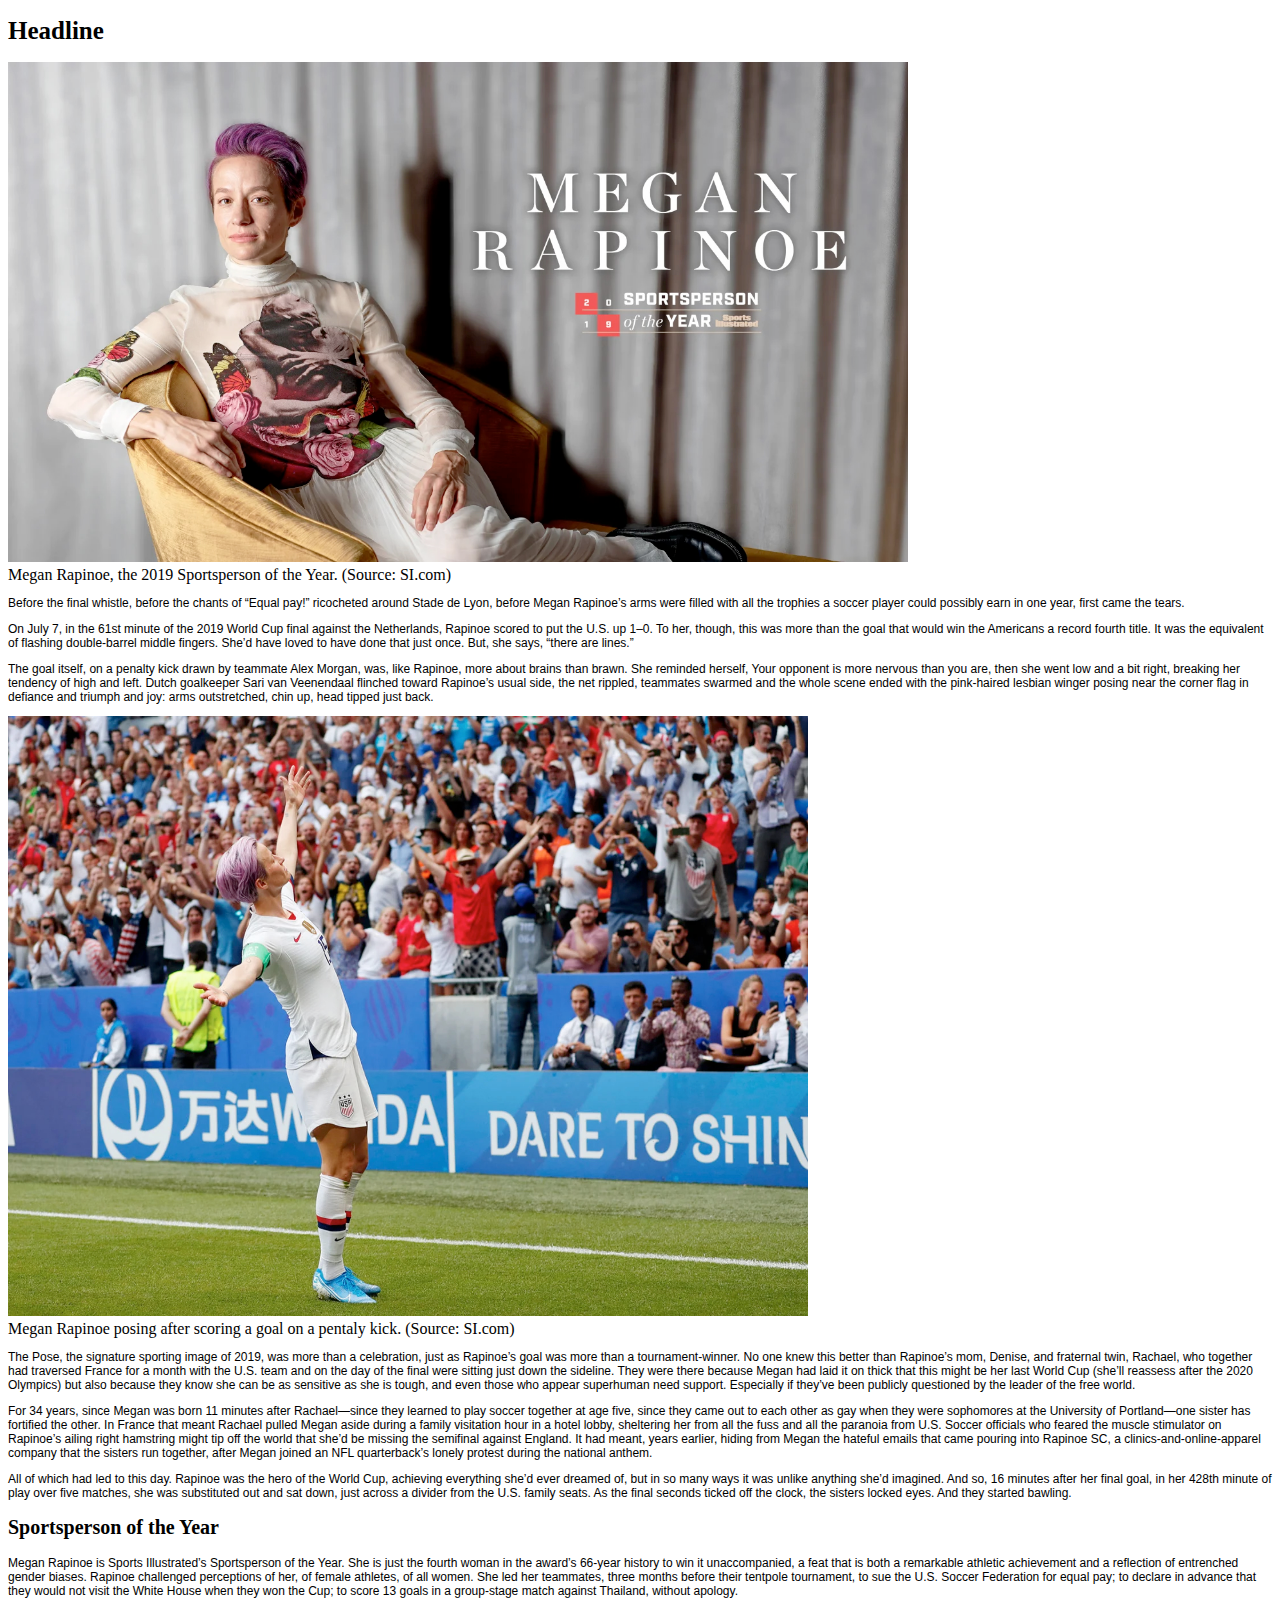
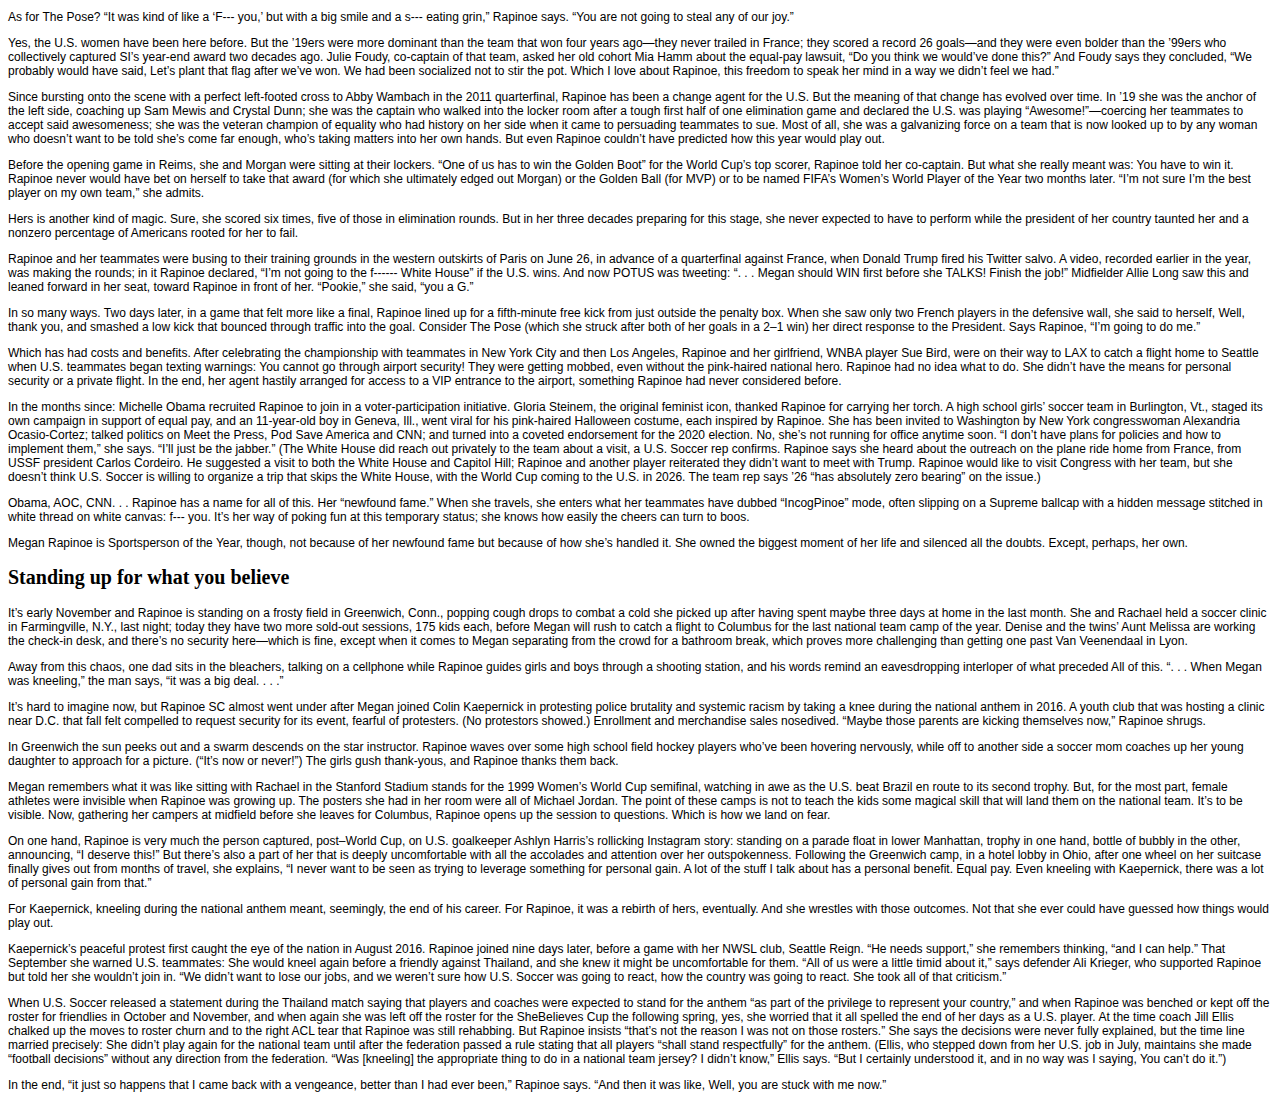
==== midterm/index.html @ 0bb7f710 "photos 3-8 added" ====
<!DOCTYPE html>
<html lang="en">
  <head>
    <title>2019 Sportsperson of the Year</title>
    <link rel="stylesheet" type="text/css" href="stylesheet.css">
  <head>

  <body>

    <div id="content">

    <h1>Headline</h1>

    <img src="images/rapinoe1.jpg" alt="Megan Rapinoe sitting on chair" width="900" height="500">
    <div id="caption">
      <caption>Megan Rapinoe, the 2019 Sportsperson of the Year. (Source: SI.com)</caption>
    </div>
  </img>

    <p>Before the final whistle, before the chants of “Equal pay!” ricocheted around Stade de Lyon, before Megan Rapinoe’s arms were filled with all the trophies a soccer player could possibly earn in one year, first came the tears.</p>

    <p>On July 7, in the 61st minute of the 2019 World Cup final against the Netherlands, Rapinoe scored to put the U.S. up 1–0. To her, though, this was more than the goal that would win the Americans a record fourth title. It was the equivalent of flashing double-barrel middle fingers. She’d have loved to have done that just once. But, she says, “there are lines.”</p>

    <p>The goal itself, on a penalty kick drawn by teammate Alex Morgan, was, like Rapinoe, more about brains than brawn. She reminded herself, Your opponent is more nervous than you are, then she went low and a bit right, breaking her tendency of high and left. Dutch goalkeeper Sari van Veenendaal flinched toward Rapinoe’s usual side, the net rippled, teammates swarmed and the whole scene ended with the pink-haired lesbian winger posing near the corner flag in defiance and triumph and joy: arms outstretched, chin up, head tipped just back.</p>

    <img src="images/rapinoe2.jpg" alt="Megan Rapinoe posing on soccer field" width="800" height="600">
    <div id="caption">
      <caption>Megan Rapinoe posing after scoring a goal on a pentaly kick. (Source: SI.com)</caption>
    </div>
  </img>

    <p>The Pose, the signature sporting image of 2019, was more than a celebration, just as Rapinoe’s goal was more than a tournament-winner. No one knew this better than Rapinoe’s mom, Denise, and fraternal twin, Rachael, who together had traversed France for a month with the U.S. team and on the day of the final were sitting just down the sideline. They were there because Megan had laid it on thick that this might be her last World Cup (she’ll reassess after the 2020 Olympics) but also because they know she can be as sensitive as she is tough, and even those who appear superhuman need support. Especially if they’ve been publicly questioned by the leader of the free world.</p>

    <p>For 34 years, since Megan was born 11 minutes after Rachael—since they learned to play soccer together at age five, since they came out to each other as gay when they were sophomores at the University of Portland—one sister has fortified the other. In France that meant Rachael pulled Megan aside during a family visitation hour in a hotel lobby, sheltering her from all the fuss and all the paranoia from U.S. Soccer officials who feared the muscle stimulator on Rapinoe’s ailing right hamstring might tip off the world that she’d be missing the semifinal against England. It had meant, years earlier, hiding from Megan the hateful emails that came pouring into Rapinoe SC, a clinics-and-online-apparel company that the sisters run together, after Megan joined an NFL quarterback’s lonely protest during the national anthem.</p>

    <p>All of which had led to this day. Rapinoe was the hero of the World Cup, achieving everything she’d ever dreamed of, but in so many ways it was unlike anything she’d imagined. And so, 16 minutes after her final goal, in her 428th minute of play over five matches, she was substituted out and sat down, just across a divider from the U.S. family seats. As the final seconds ticked off the clock, the sisters locked eyes. And they started bawling.</p>

    <h2>Sportsperson of the Year</h2>

    <p>Megan Rapinoe is Sports Illustrated’s Sportsperson of the Year. She is just the fourth woman in the award’s 66-year history to win it unaccompanied, a feat that is both a remarkable athletic achievement and a reflection of entrenched gender biases. Rapinoe challenged perceptions of her, of female athletes, of all women. She led her teammates, three months before their tentpole tournament, to sue the U.S. Soccer Federation for equal pay; to declare in advance that they would not visit the White House when they won the Cup; to score 13 goals in a group-stage match against Thailand, without apology.</p>

    <p>As for The Pose? “It was kind of like a ‘F--- you,’ but with a big smile and a s--- eating grin,” Rapinoe says. “You are not going to steal any of our joy.”</p>

    <p>Yes, the U.S. women have been here before. But the ’19ers were more dominant than the team that won four years ago—they never trailed in France; they scored a record 26 goals—and they were even bolder than the ’99ers who collectively captured SI’s year-end award two decades ago. Julie Foudy, co-captain of that team, asked her old cohort Mia Hamm about the equal-pay lawsuit, “Do you think we would’ve done this?” And Foudy says they concluded, “We probably would have said, Let’s plant that flag after we’ve won. We had been socialized not to stir the pot. Which I love about Rapinoe, this freedom to speak her mind in a way we didn’t feel we had.”</p>

    <p>Since bursting onto the scene with a perfect left-footed cross to Abby Wambach in the 2011 quarterfinal, Rapinoe has been a change agent for the U.S. But the meaning of that change has evolved over time. In ’19 she was the anchor of the left side, coaching up Sam Mewis and Crystal Dunn; she was the captain who walked into the locker room after a tough first half of one elimination game and declared the U.S. was playing “Awesome!”—coercing her teammates to accept said awesomeness; she was the veteran champion of equality who had history on her side when it came to persuading teammates to sue. Most of all, she was a galvanizing force on a team that is now looked up to by any woman who doesn’t want to be told she’s come far enough, who’s taking matters into her own hands. But even Rapinoe couldn’t have predicted how this year would play out.</p>

    <p>Before the opening game in Reims, she and Morgan were sitting at their lockers. “One of us has to win the Golden Boot” for the World Cup’s top scorer, Rapinoe told her co-captain. But what she really meant was: You have to win it. Rapinoe never would have bet on herself to take that award (for which she ultimately edged out Morgan) or the Golden Ball (for MVP) or to be named FIFA’s Women’s World Player of the Year two months later. “I’m not sure I’m the best player on my own team,” she admits.</p>

    <p>Hers is another kind of magic. Sure, she scored six times, five of those in elimination rounds. But in her three decades preparing for this stage, she never expected to have to perform while the president of her country taunted her and a nonzero percentage of Americans rooted for her to fail.</p>

    <p>Rapinoe and her teammates were busing to their training grounds in the western outskirts of Paris on June 26, in advance of a quarterfinal against France, when Donald Trump fired his Twitter salvo. A video, recorded earlier in the year, was making the rounds; in it Rapinoe declared, “I’m not going to the f------ White House” if the U.S. wins. And now POTUS was tweeting: “. . . Megan should WIN first before she TALKS! Finish the job!” Midfielder Allie Long saw this and leaned forward in her seat, toward Rapinoe in front of her. “Pookie,” she said, “you a G.”</p>

    <p>In so many ways. Two days later, in a game that felt more like a final, Rapinoe lined up for a fifth-minute free kick from just outside the penalty box. When she saw only two French players in the defensive wall, she said to herself, Well, thank you, and smashed a low kick that bounced through traffic into the goal. Consider The Pose (which she struck after both of her goals in a 2–1 win) her direct response to the President. Says Rapinoe, “I’m going to do me.”</p>

    <p>Which has had costs and benefits. After celebrating the championship with teammates in New York City and then Los Angeles, Rapinoe and her girlfriend, WNBA player Sue Bird, were on their way to LAX to catch a flight home to Seattle when U.S. teammates began texting warnings: You cannot go through airport security! They were getting mobbed, even without the pink-haired national hero. Rapinoe had no idea what to do. She didn’t have the means for personal security or a private flight. In the end, her agent hastily arranged for access to a VIP entrance to the airport, something Rapinoe had never considered before.</p>

    <p>In the months since: Michelle Obama recruited Rapinoe to join in a voter-participation initiative. Gloria Steinem, the original feminist icon, thanked Rapinoe for carrying her torch. A high school girls’ soccer team in Burlington, Vt., staged its own campaign in support of equal pay, and an 11-year-old boy in Geneva, Ill., went viral for his pink-haired Halloween costume, each inspired by Rapinoe. She has been invited to Washington by New York congresswoman Alexandria Ocasio-Cortez; talked politics on Meet the Press, Pod Save America and CNN; and turned into a coveted endorsement for the 2020 election. No, she’s not running for office anytime soon. “I don’t have plans for policies and how to implement them,” she says. “I’ll just be the jabber.” (The White House did reach out privately to the team about a visit, a U.S. Soccer rep confirms. Rapinoe says she heard about the outreach on the plane ride home from France, from USSF president Carlos Cordeiro. He suggested a visit to both the White House and Capitol Hill; Rapinoe and another player reiterated they didn’t want to meet with Trump. Rapinoe would like to visit Congress with her team, but she doesn’t think U.S. Soccer is willing to organize a trip that skips the White House, with the World Cup coming to the U.S. in 2026. The team rep says ’26 “has absolutely zero bearing” on the issue.)</p>

    <p>Obama, AOC, CNN. . . Rapinoe has a name for all of this. Her “newfound fame.” When she travels, she enters what her teammates have dubbed “IncogPinoe” mode, often slipping on a Supreme ballcap with a hidden message stitched in white thread on white canvas: f--- you. It’s her way of poking fun at this temporary status; she knows how easily the cheers can turn to boos.</p>

    <p>Megan Rapinoe is Sportsperson of the Year, though, not because of her newfound fame but because of how she’s handled it. She owned the biggest moment of her life and silenced all the doubts. Except, perhaps, her own.</p>

    <h2>Standing up for what you believe</h2>

    <p>It’s early November and Rapinoe is standing on a frosty field in Greenwich, Conn., popping cough drops to combat a cold she picked up after having spent maybe three days at home in the last month. She and Rachael held a soccer clinic in Farming­ville, N.Y., last night; today they have two more sold-out sessions, 175 kids each, before Megan will rush to catch a flight to Columbus for the last national team camp of the year. Denise and the twins’ Aunt Melissa are working the check-in desk, and there’s no security here—which is fine, except when it comes to Megan separating from the crowd for a bathroom break, which proves more challenging than getting one past Van Veenendaal in Lyon.</p>

    <p>Away from this chaos, one dad sits in the bleachers, talking on a cellphone while Rapinoe guides girls and boys through a shooting station, and his words remind an eavesdropping interloper of what preceded All of this. “. . . When Megan was kneeling,” the man says, “it was a big deal. . . .”</p>

    <p>It’s hard to imagine now, but Rapinoe SC almost went under after Megan joined Colin Kaepernick in protesting police brutality and systemic racism by taking a knee during the national anthem in 2016. A youth club that was hosting a clinic near D.C. that fall felt compelled to request security for its event, fearful of protesters. (No protestors showed.) Enrollment and merchandise sales nosedived. “Maybe those parents are kicking themselves now,” Rapinoe shrugs.</p>

    <p>In Greenwich the sun peeks out and a swarm descends on the star instructor. Rapinoe waves over some high school field hockey players who’ve been hovering nervously, while off to another side a soccer mom coaches up her young daughter to approach for a picture. (“It’s now or never!”) The girls gush thank-yous, and Rapinoe thanks them back.</p>

    <p>Megan remembers what it was like sitting with Rachael in the Stanford Stadium stands for the 1999 Women’s World Cup semifinal, watching in awe as the U.S. beat Brazil en route to its second trophy. But, for the most part, female athletes were invisible when Rapinoe was growing up. The posters she had in her room were all of Michael Jordan. The point of these camps is not to teach the kids some magical skill that will land them on the national team. It’s to be visible. Now, gathering her campers at midfield before she leaves for Columbus, Rapinoe opens up the session to questions. Which is how we land on fear.</p>

    <p>On one hand, Rapinoe is very much the person captured, post–World Cup, on U.S. goalkeeper Ashlyn Harris’s rollicking Instagram story: standing on a parade float in lower Manhattan, trophy in one hand, bottle of bubbly in the other, announcing, “I deserve this!” But there’s also a part of her that is deeply uncomfortable with all the accolades and attention over her outspokenness. Following the Greenwich camp, in a hotel lobby in Ohio, after one wheel on her suitcase finally gives out from months of travel, she explains, “I never want to be seen as trying to leverage something for personal gain. A lot of the stuff I talk about has a personal benefit. Equal pay. Even kneeling with Kaepernick, there was a lot of personal gain from that.”</p>

    <p>For Kaepernick, kneeling during the national anthem meant, seemingly, the end of his career. For Rapinoe, it was a rebirth of hers, eventually. And she wrestles with those outcomes. Not that she ever could have guessed how things would play out.</p>

    <p>Kaepernick’s peaceful protest first caught the eye of the nation in August 2016. Rapinoe joined nine days later, before a game with her NWSL club, Seattle Reign. “He needs support,” she remembers thinking, “and I can help.” That September she warned U.S. teammates: She would kneel again before a friendly against Thailand, and she knew it might be uncomfortable for them. “All of us were a little timid about it,” says defender Ali Krieger, who supported Rapinoe but told her she wouldn’t join in. “We didn’t want to lose our jobs, and we weren’t sure how U.S. Soccer was going to react, how the country was going to react. She took all of that criticism.”</p>

    <p>When U.S. Soccer released a statement during the Thailand match saying that players and coaches were expected to stand for the anthem “as part of the privilege to represent your country,” and when Rapinoe was benched or kept off the roster for friendlies in October and November, and when again she was left off the roster for the ­SheBelieves Cup the following spring, yes, she worried that it all spelled the end of her days as a U.S. player. At the time coach Jill Ellis chalked up the moves to roster churn and to the right ACL tear that Rapinoe was still rehabbing. But Rapinoe insists “that’s not the reason I was not on those rosters.” She says the decisions were never fully explained, but the time line married precisely: She didn’t play again for the national team until after the federation passed a rule stating that all players “shall stand respectfully” for the anthem. (Ellis, who stepped down from her U.S. job in July, maintains she made “football decisions” without any direction from the federation. “Was [kneeling] the appropriate thing to do in a national team jersey? I didn’t know,” Ellis says. “But I certainly understood it, and in no way was I saying, You can’t do it.”)</p>

    <p>In the end, “it just so happens that I came back with a vengeance, better than I had ever been,” Rapinoe says. “And then it was like, Well, you are stuck with me now.”</p>

  </div>

  </body>

</html>
---- midterm/stylesheet.css ----
h1 {
  font-family: Georgia;
  font-size: 25px;
}

h2 {
  font-family: Georgia;
  font-size: 20px;
}

p {
  font-family: Helvetica, Arial, sans-serif;
  font-size: 12px;
}
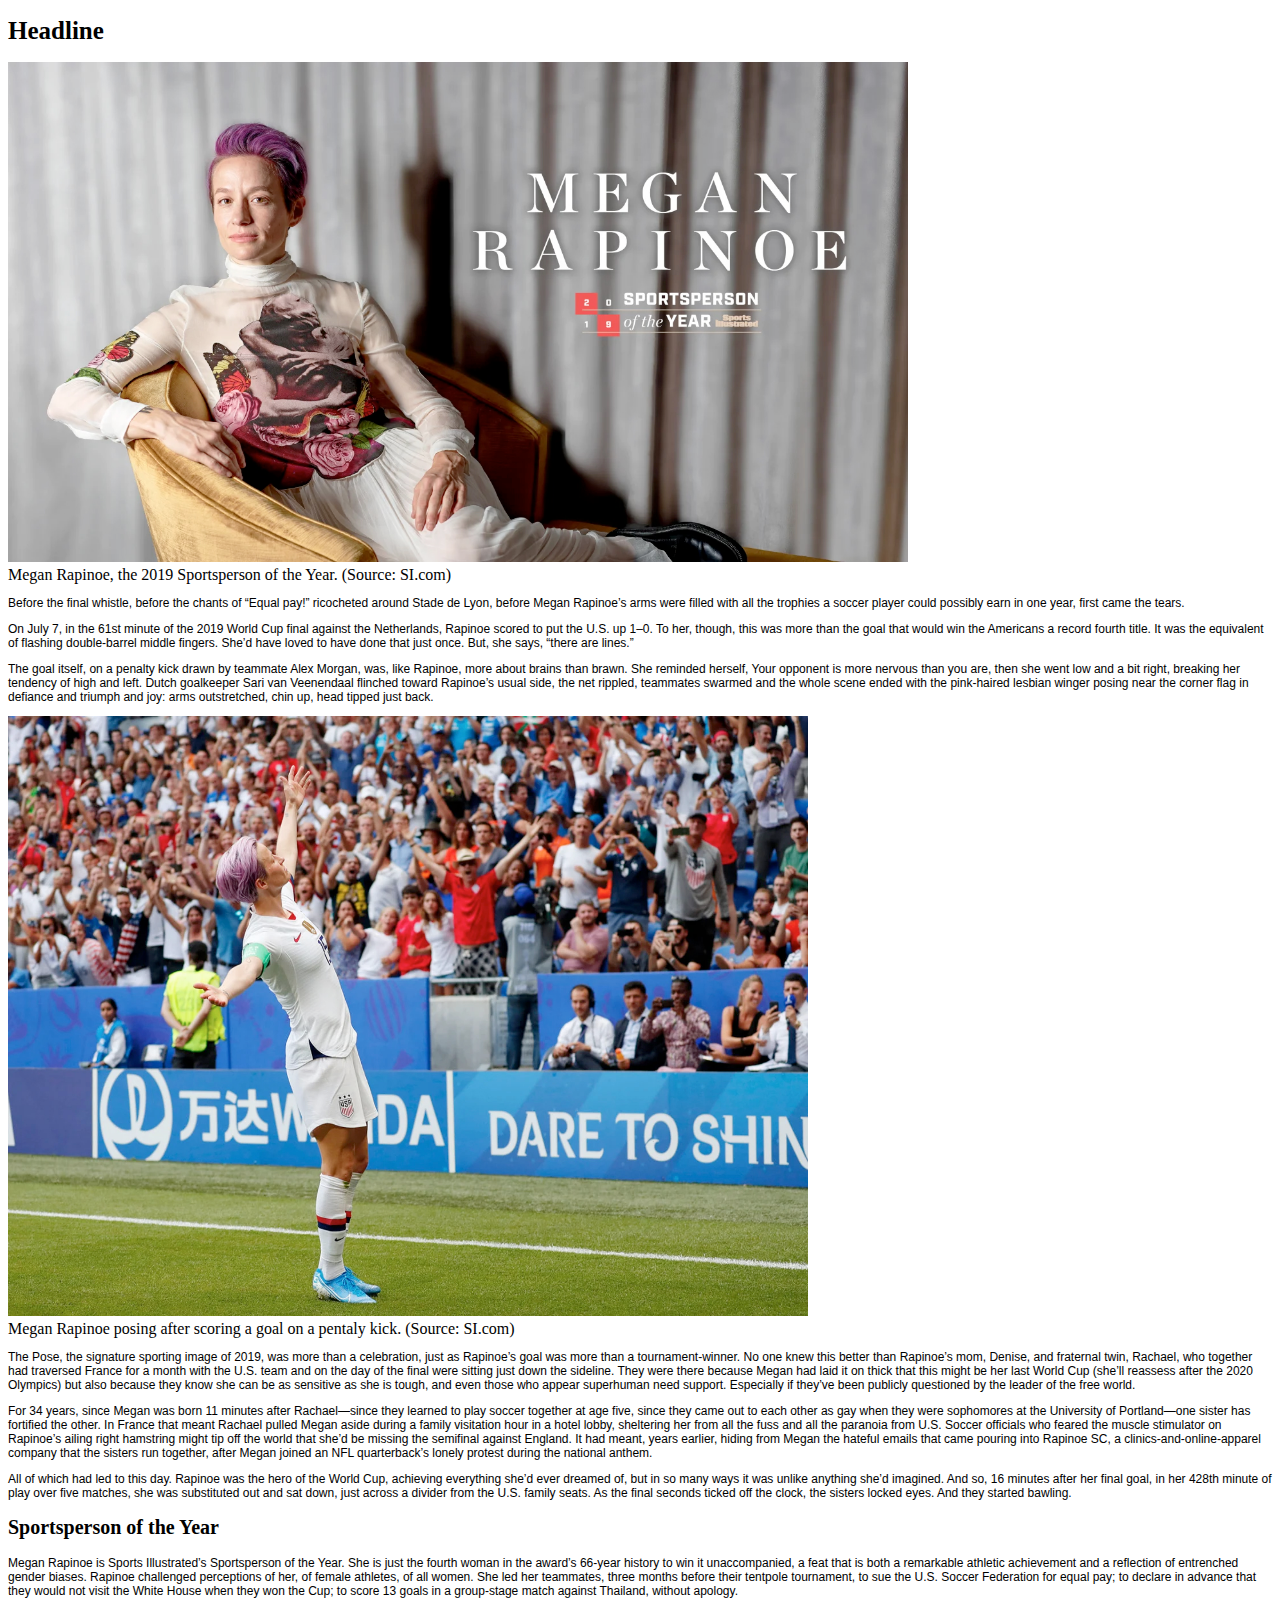
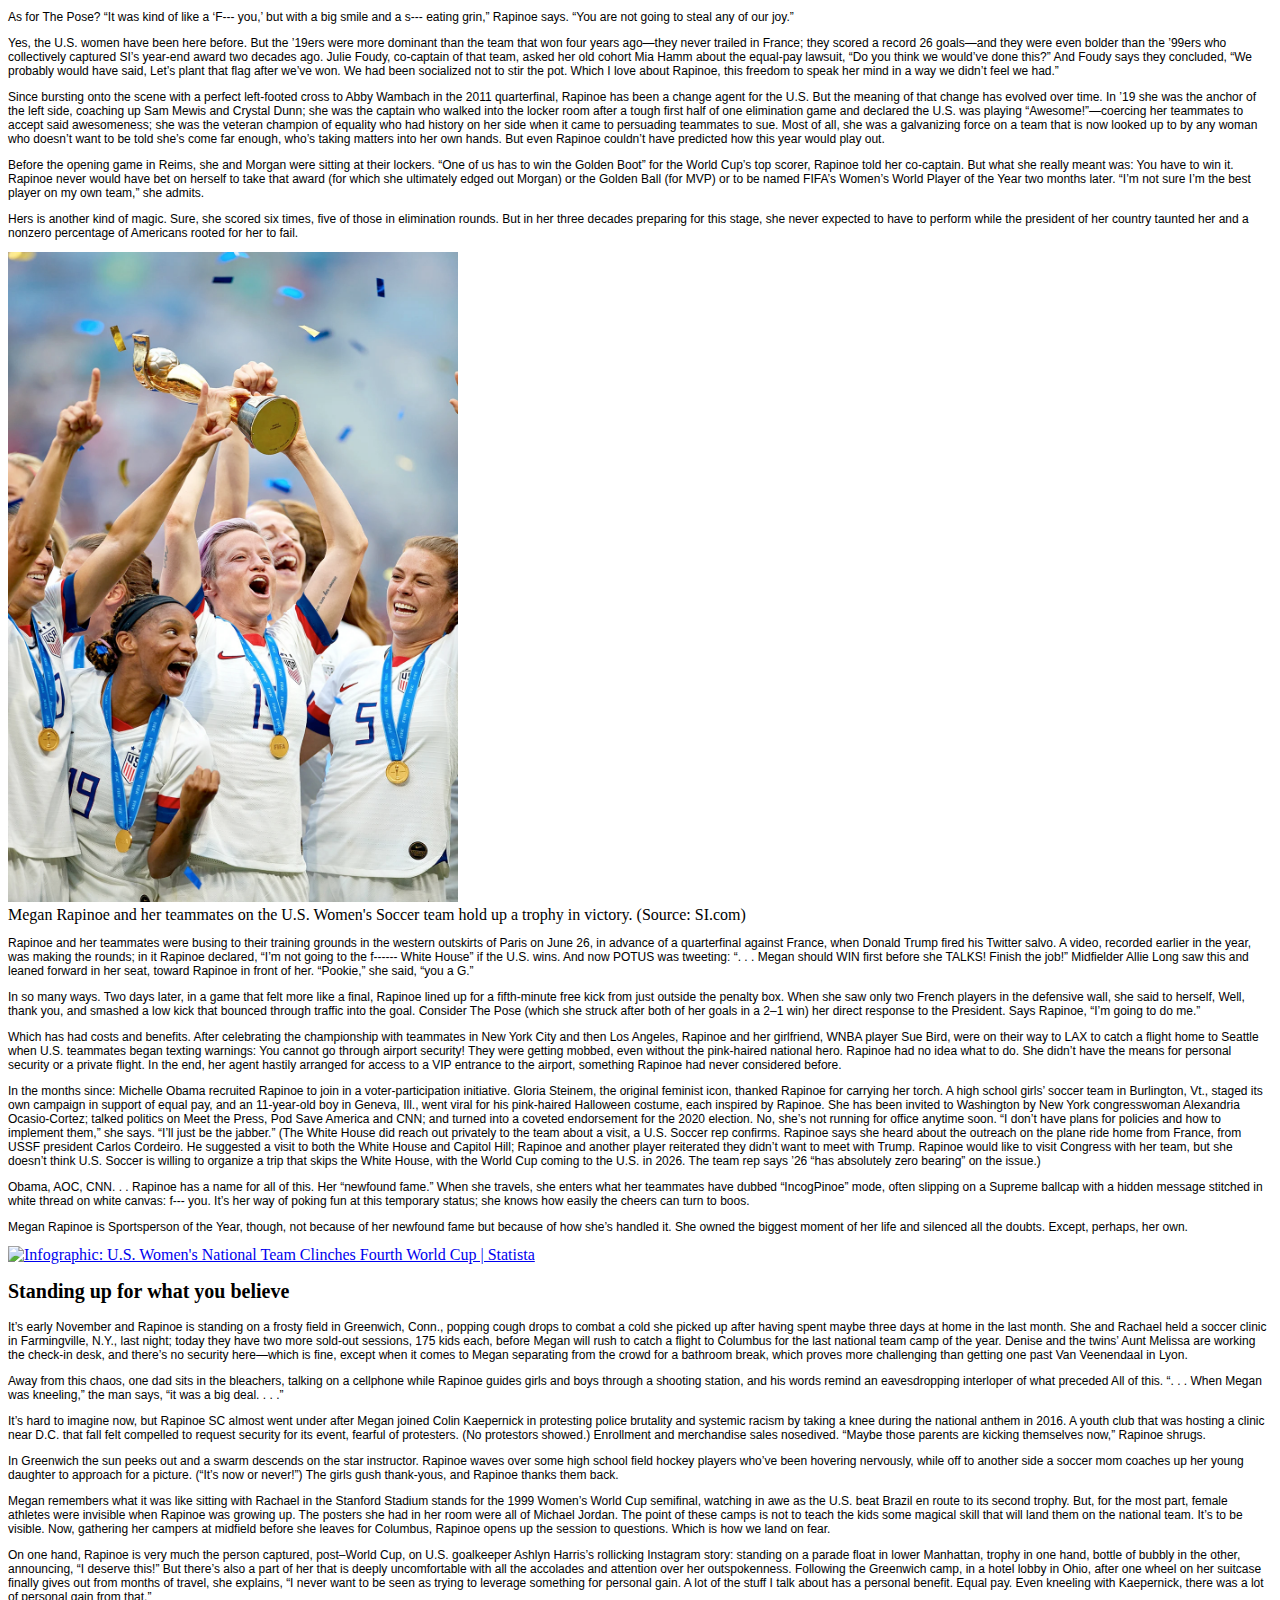
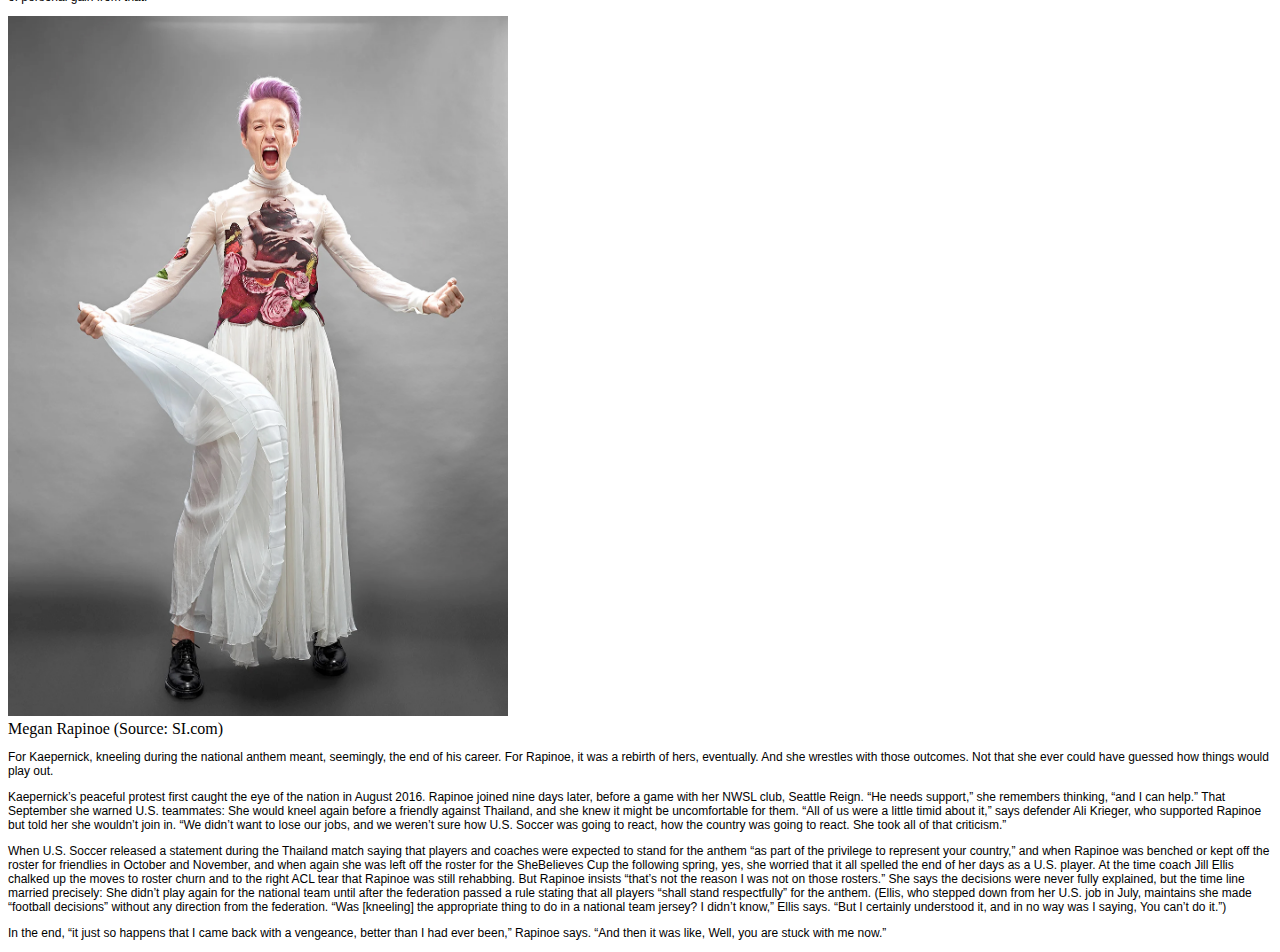
==== commit 3c41ac5c: "graphic added" ====
--- a/midterm/index.html
+++ b/midterm/index.html
@@ -11,7 +11,7 @@
 
     <h1>Headline</h1>
 
-    <img src="images/rapinoe1.jpg" alt="Megan Rapinoe sitting on chair" width="900" height="500">
+  <img src="images/rapinoe1.jpg" alt="Megan Rapinoe sitting on chair" width="900" height="500">
     <div id="caption">
       <caption>Megan Rapinoe, the 2019 Sportsperson of the Year. (Source: SI.com)</caption>
     </div>
@@ -23,7 +23,7 @@
 
     <p>The goal itself, on a penalty kick drawn by teammate Alex Morgan, was, like Rapinoe, more about brains than brawn. She reminded herself, Your opponent is more nervous than you are, then she went low and a bit right, breaking her tendency of high and left. Dutch goalkeeper Sari van Veenendaal flinched toward Rapinoe’s usual side, the net rippled, teammates swarmed and the whole scene ended with the pink-haired lesbian winger posing near the corner flag in defiance and triumph and joy: arms outstretched, chin up, head tipped just back.</p>
 
-    <img src="images/rapinoe2.jpg" alt="Megan Rapinoe posing on soccer field" width="800" height="600">
+  <img src="images/rapinoe2.jpg" alt="Megan Rapinoe posing on soccer field" width="800" height="600">
     <div id="caption">
       <caption>Megan Rapinoe posing after scoring a goal on a pentaly kick. (Source: SI.com)</caption>
     </div>
@@ -49,6 +49,12 @@
 
     <p>Hers is another kind of magic. Sure, she scored six times, five of those in elimination rounds. But in her three decades preparing for this stage, she never expected to have to perform while the president of her country taunted her and a nonzero percentage of Americans rooted for her to fail.</p>
 
+  <img src="images/rapinoe4.jpg" alt="Megan Rapinoe and teammates hold trophy" width="450" height="650">
+    <div id="caption">
+      <caption>Megan Rapinoe and her teammates on the U.S. Women's Soccer team hold up a trophy in victory. (Source: SI.com)</caption>
+    </div>
+  </img>
+
     <p>Rapinoe and her teammates were busing to their training grounds in the western outskirts of Paris on June 26, in advance of a quarterfinal against France, when Donald Trump fired his Twitter salvo. A video, recorded earlier in the year, was making the rounds; in it Rapinoe declared, “I’m not going to the f------ White House” if the U.S. wins. And now POTUS was tweeting: “. . . Megan should WIN first before she TALKS! Finish the job!” Midfielder Allie Long saw this and leaned forward in her seat, toward Rapinoe in front of her. “Pookie,” she said, “you a G.”</p>
 
     <p>In so many ways. Two days later, in a game that felt more like a final, Rapinoe lined up for a fifth-minute free kick from just outside the penalty box. When she saw only two French players in the defensive wall, she said to herself, Well, thank you, and smashed a low kick that bounced through traffic into the goal. Consider The Pose (which she struck after both of her goals in a 2–1 win) her direct response to the President. Says Rapinoe, “I’m going to do me.”</p>
@@ -60,6 +66,13 @@
     <p>Obama, AOC, CNN. . . Rapinoe has a name for all of this. Her “newfound fame.” When she travels, she enters what her teammates have dubbed “IncogPinoe” mode, often slipping on a Supreme ballcap with a hidden message stitched in white thread on white canvas: f--- you. It’s her way of poking fun at this temporary status; she knows how easily the cheers can turn to boos.</p>
 
     <p>Megan Rapinoe is Sportsperson of the Year, though, not because of her newfound fame but because of how she’s handled it. She owned the biggest moment of her life and silenced all the doubts. Except, perhaps, her own.</p>
+
+    <a href="https://www.statista.com/chart/18617/womens-world-cup-historical-results/"
+    title="Infographic: U.S. Women's National Team Clinches Fourth World Cup |
+    Statista"><img src="https://cdn.statcdn.com/Infographic/images/normal/18617.jpeg"
+    alt="Infographic: U.S. Women's National Team Clinches Fourth World Cup | Statista"
+    width="100%" height="auto" style="width: 100%; height: auto !important;
+    max-width:960px;-ms-interpolation-mode: bicubic;"/></a>
 
     <h2>Standing up for what you believe</h2>
 
@@ -75,6 +88,12 @@
 
     <p>On one hand, Rapinoe is very much the person captured, post–World Cup, on U.S. goalkeeper Ashlyn Harris’s rollicking Instagram story: standing on a parade float in lower Manhattan, trophy in one hand, bottle of bubbly in the other, announcing, “I deserve this!” But there’s also a part of her that is deeply uncomfortable with all the accolades and attention over her outspokenness. Following the Greenwich camp, in a hotel lobby in Ohio, after one wheel on her suitcase finally gives out from months of travel, she explains, “I never want to be seen as trying to leverage something for personal gain. A lot of the stuff I talk about has a personal benefit. Equal pay. Even kneeling with Kaepernick, there was a lot of personal gain from that.”</p>
 
+  <img src="images/rapinoe8.jpg" alt="Megan Rapinoe holds her arms out and yells" width="500" height="700">
+    <div id="caption">
+      <caption>Megan Rapinoe (Source: SI.com)</caption>
+    </div>
+  </img>
+
     <p>For Kaepernick, kneeling during the national anthem meant, seemingly, the end of his career. For Rapinoe, it was a rebirth of hers, eventually. And she wrestles with those outcomes. Not that she ever could have guessed how things would play out.</p>
 
     <p>Kaepernick’s peaceful protest first caught the eye of the nation in August 2016. Rapinoe joined nine days later, before a game with her NWSL club, Seattle Reign. “He needs support,” she remembers thinking, “and I can help.” That September she warned U.S. teammates: She would kneel again before a friendly against Thailand, and she knew it might be uncomfortable for them. “All of us were a little timid about it,” says defender Ali Krieger, who supported Rapinoe but told her she wouldn’t join in. “We didn’t want to lose our jobs, and we weren’t sure how U.S. Soccer was going to react, how the country was going to react. She took all of that criticism.”</p>
--- a/midterm/stylesheet.css
+++ b/midterm/stylesheet.css
@@ -12,3 +12,7 @@
   font-family: Helvetica, Arial, sans-serif;
   font-size: 12px;
 }
+
+#content {
+  
+}
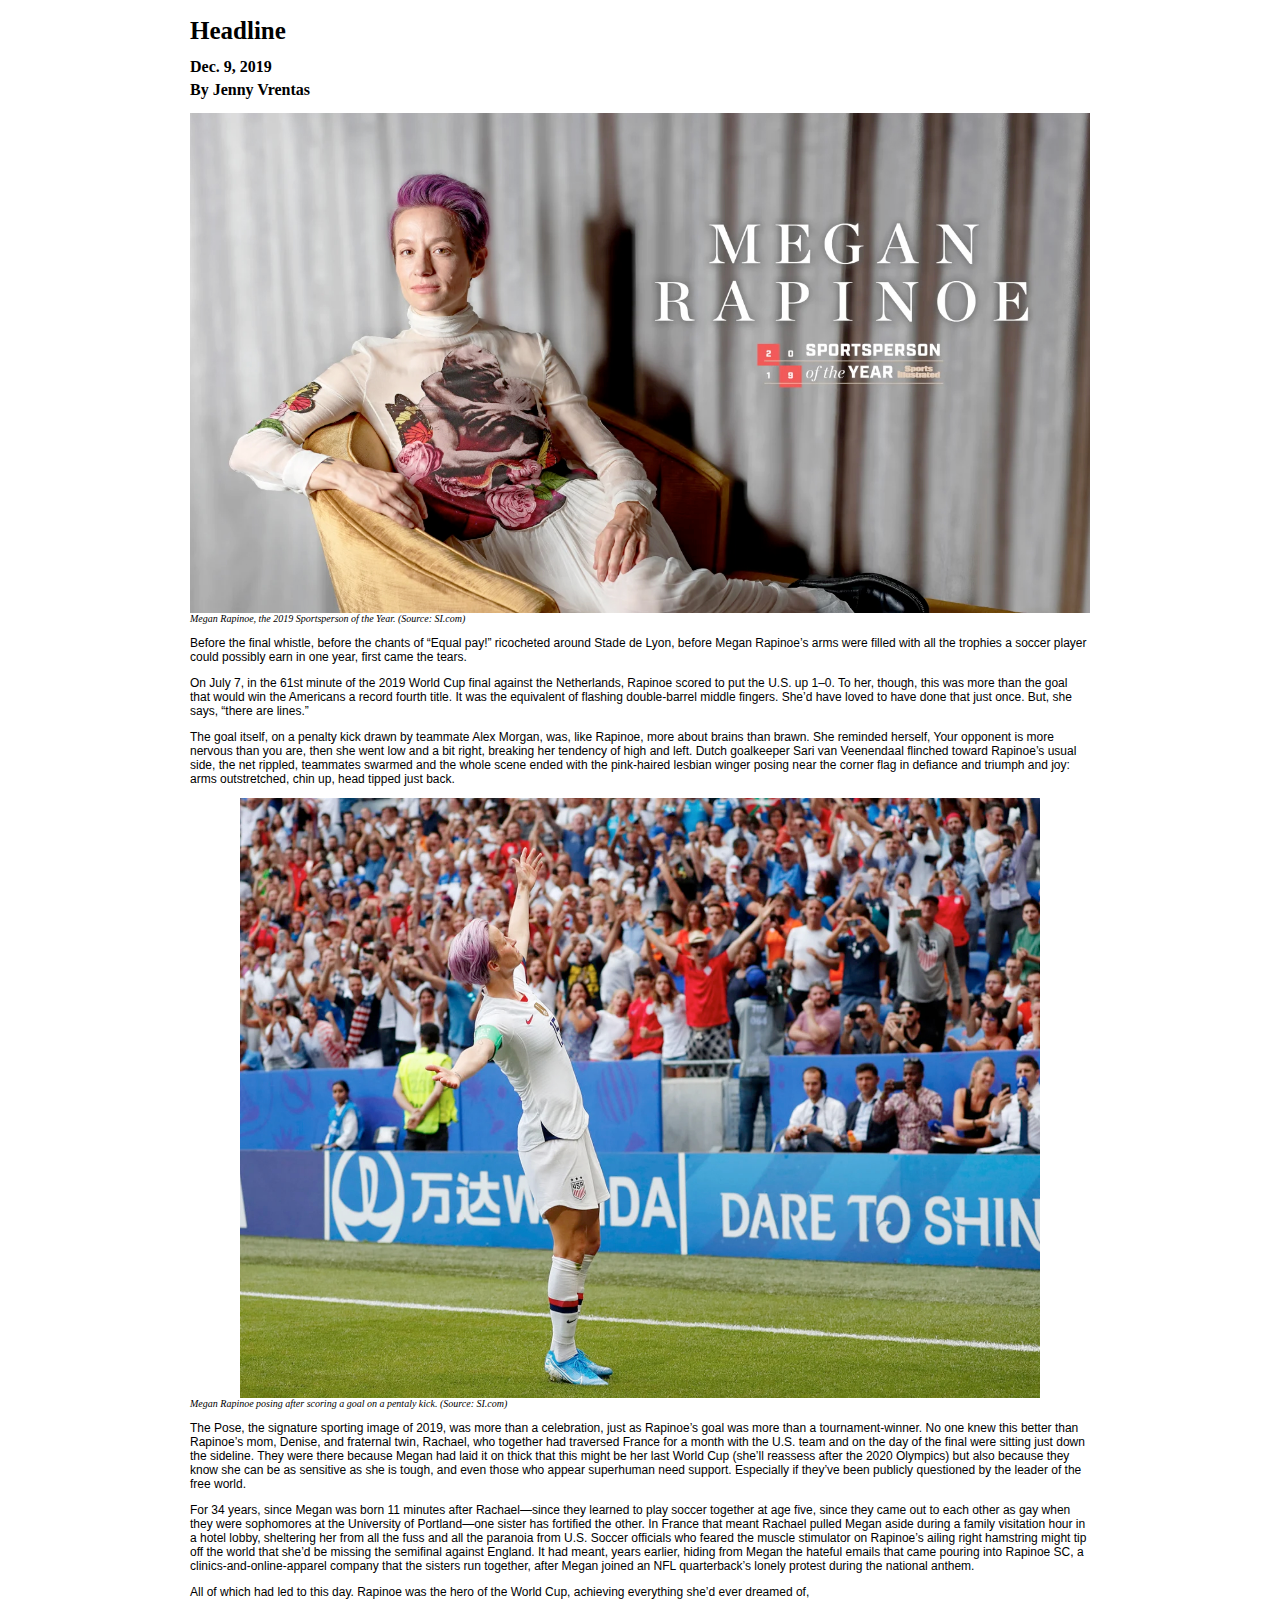
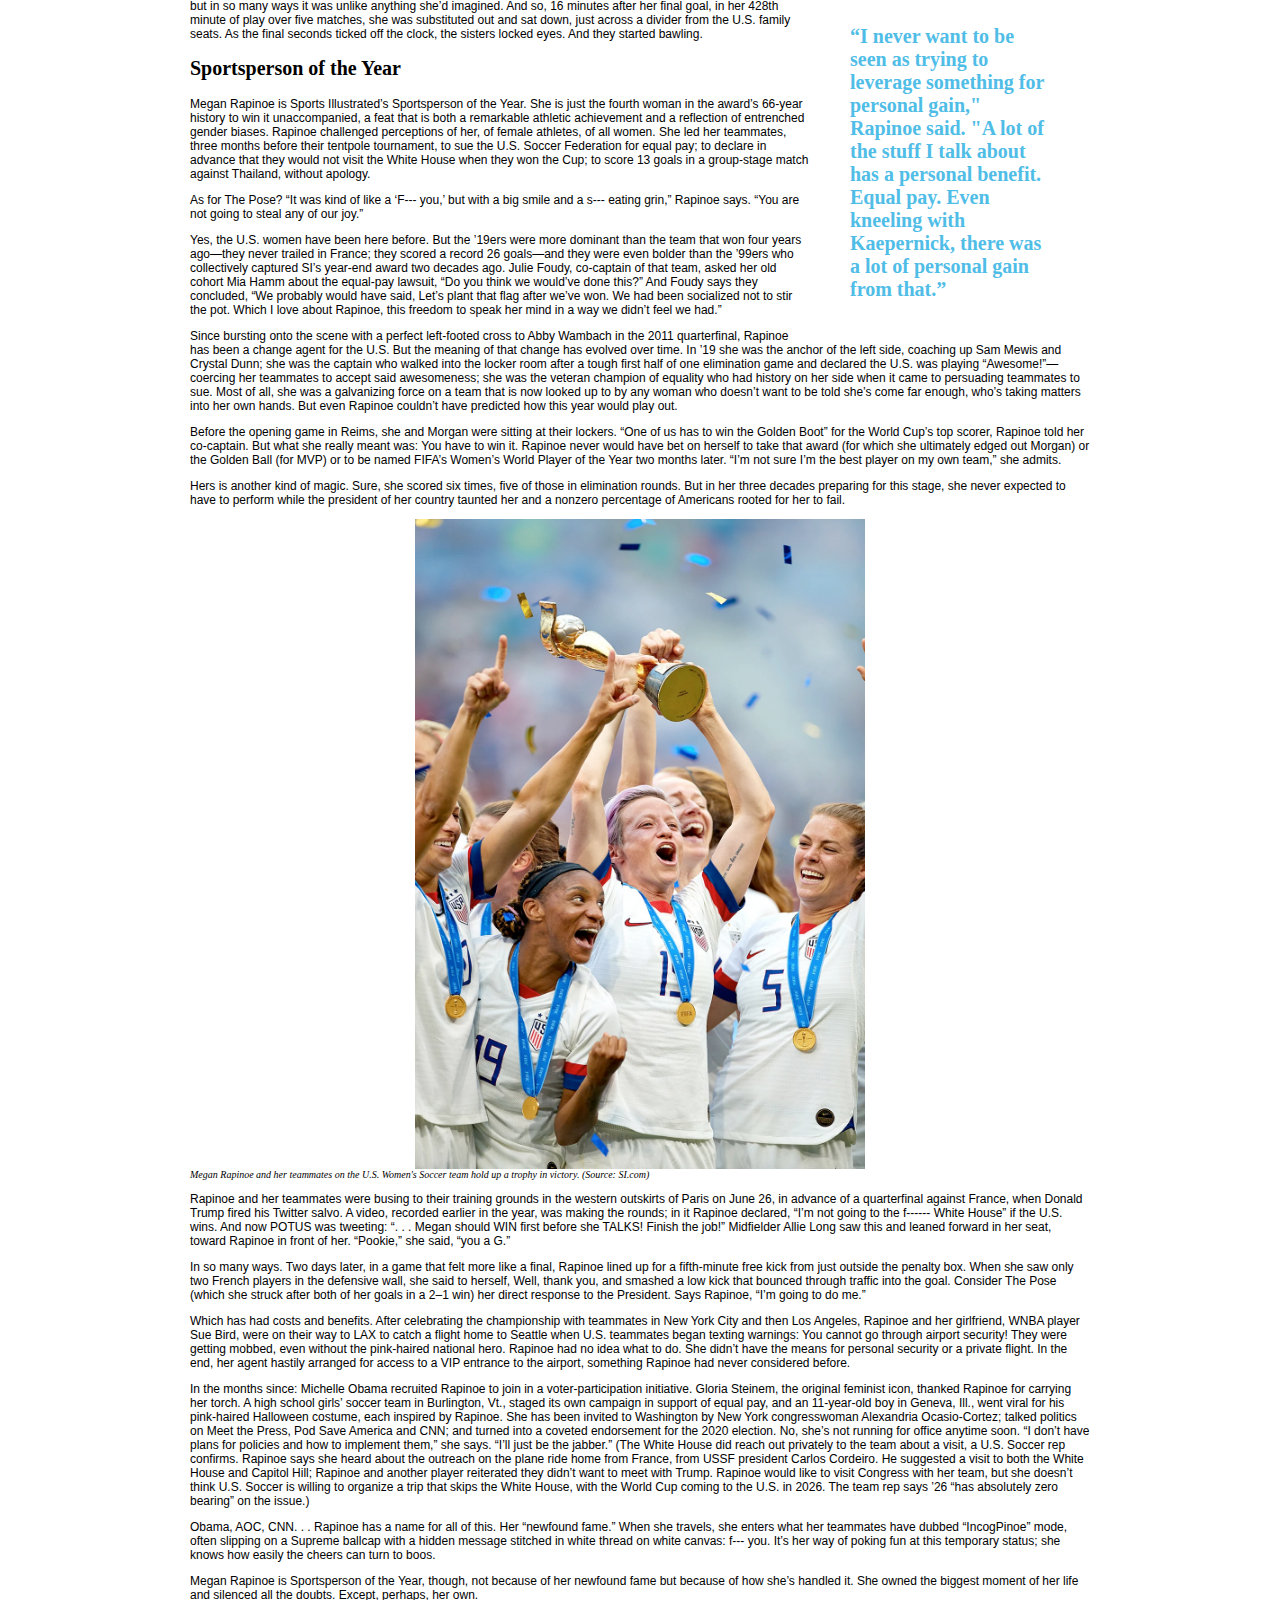
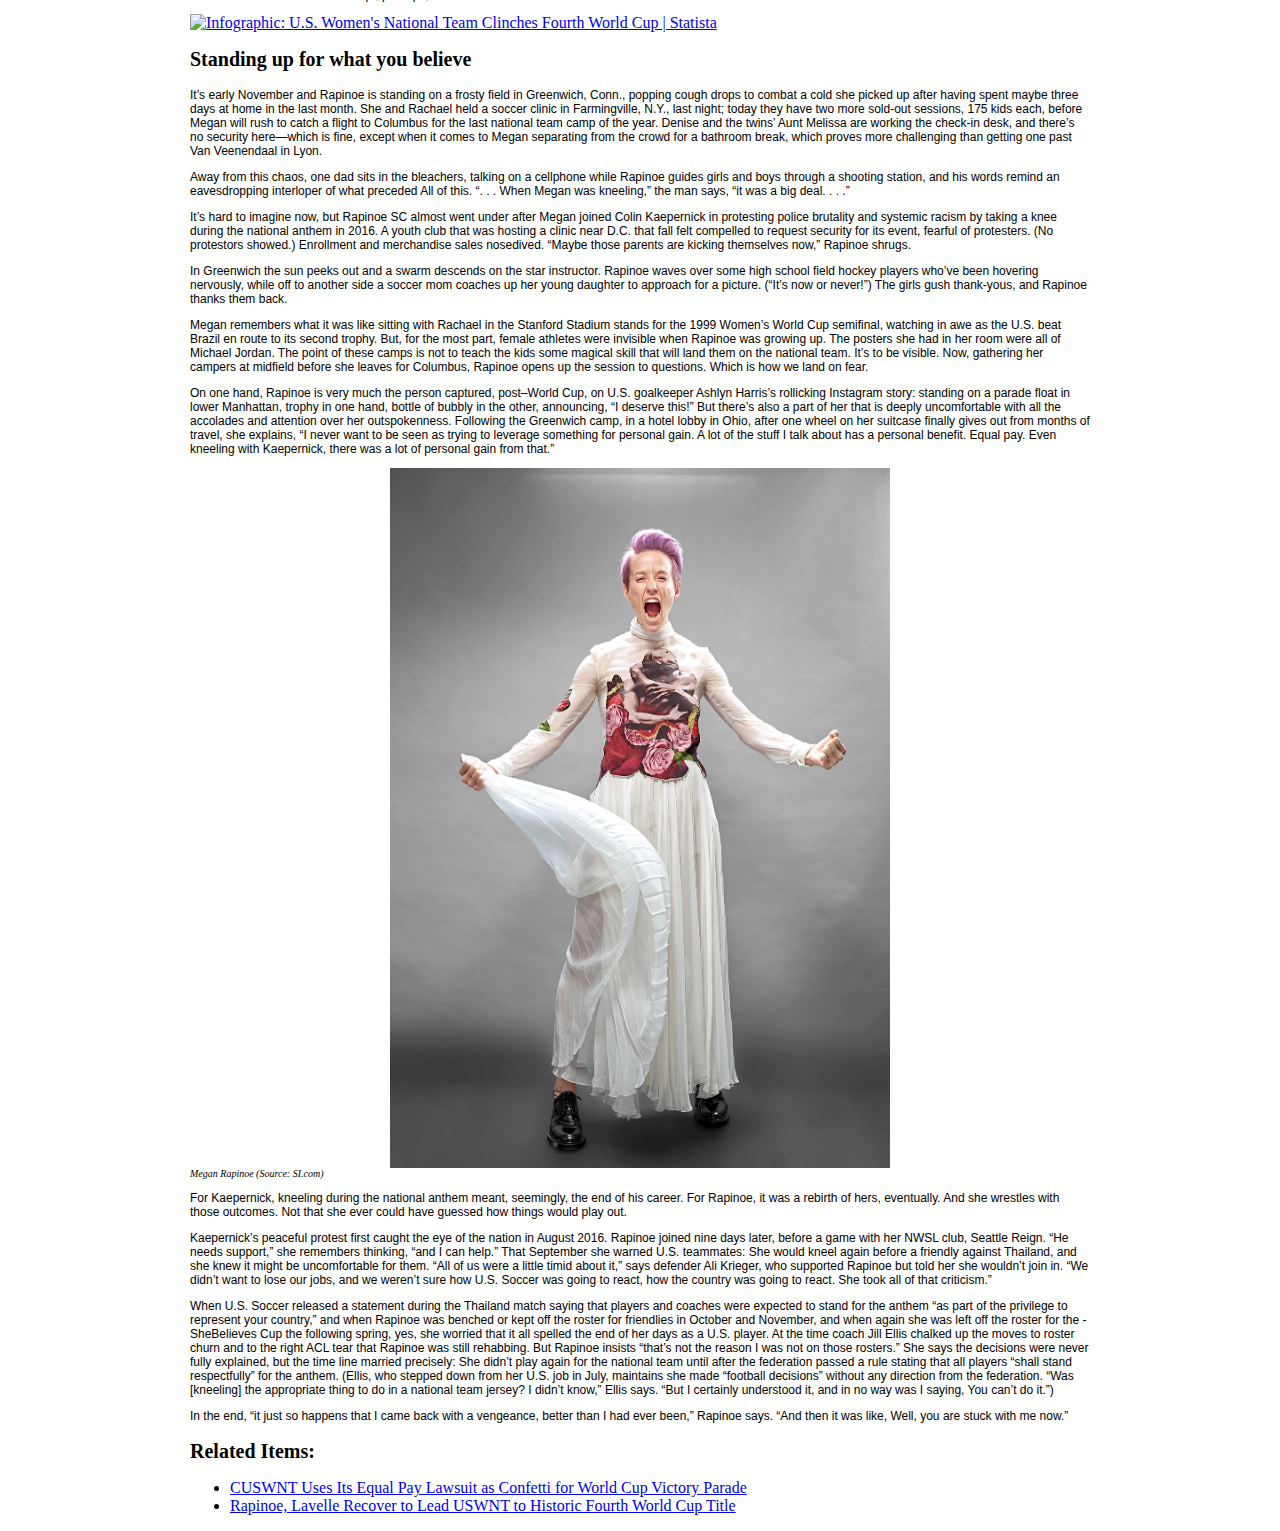
==== commit 813935e4: "byline, pullquote, comments and related items added" ====
--- a/midterm/index.html
+++ b/midterm/index.html
@@ -10,6 +10,11 @@
     <div id="content">
 
     <h1>Headline</h1>
+
+    <div id="byline">
+      <h4>Dec. 9, 2019</h4>
+      <h4>By Jenny Vrentas</h4>
+    </div>
 
   <img src="images/rapinoe1.jpg" alt="Megan Rapinoe sitting on chair" width="900" height="500">
     <div id="caption">
@@ -33,6 +38,10 @@
 
     <p>For 34 years, since Megan was born 11 minutes after Rachael—since they learned to play soccer together at age five, since they came out to each other as gay when they were sophomores at the University of Portland—one sister has fortified the other. In France that meant Rachael pulled Megan aside during a family visitation hour in a hotel lobby, sheltering her from all the fuss and all the paranoia from U.S. Soccer officials who feared the muscle stimulator on Rapinoe’s ailing right hamstring might tip off the world that she’d be missing the semifinal against England. It had meant, years earlier, hiding from Megan the hateful emails that came pouring into Rapinoe SC, a clinics-and-online-apparel company that the sisters run together, after Megan joined an NFL quarterback’s lonely protest during the national anthem.</p>
 
+    <div class="pullquote">
+      <blockquote>“I never want to be seen as trying to leverage something for personal gain," Rapinoe said. "A lot of the stuff I talk about has a personal benefit. Equal pay. Even kneeling with Kaepernick, there was a lot of personal gain from that.”</blockquote>
+    </div>
+
     <p>All of which had led to this day. Rapinoe was the hero of the World Cup, achieving everything she’d ever dreamed of, but in so many ways it was unlike anything she’d imagined. And so, 16 minutes after her final goal, in her 428th minute of play over five matches, she was substituted out and sat down, just across a divider from the U.S. family seats. As the final seconds ticked off the clock, the sisters locked eyes. And they started bawling.</p>
 
     <h2>Sportsperson of the Year</h2>
@@ -48,6 +57,7 @@
     <p>Before the opening game in Reims, she and Morgan were sitting at their lockers. “One of us has to win the Golden Boot” for the World Cup’s top scorer, Rapinoe told her co-captain. But what she really meant was: You have to win it. Rapinoe never would have bet on herself to take that award (for which she ultimately edged out Morgan) or the Golden Ball (for MVP) or to be named FIFA’s Women’s World Player of the Year two months later. “I’m not sure I’m the best player on my own team,” she admits.</p>
 
     <p>Hers is another kind of magic. Sure, she scored six times, five of those in elimination rounds. But in her three decades preparing for this stage, she never expected to have to perform while the president of her country taunted her and a nonzero percentage of Americans rooted for her to fail.</p>
+
 
   <img src="images/rapinoe4.jpg" alt="Megan Rapinoe and teammates hold trophy" width="450" height="650">
     <div id="caption">
@@ -67,12 +77,12 @@
 
     <p>Megan Rapinoe is Sportsperson of the Year, though, not because of her newfound fame but because of how she’s handled it. She owned the biggest moment of her life and silenced all the doubts. Except, perhaps, her own.</p>
 
-    <a href="https://www.statista.com/chart/18617/womens-world-cup-historical-results/"
-    title="Infographic: U.S. Women's National Team Clinches Fourth World Cup |
-    Statista"><img src="https://cdn.statcdn.com/Infographic/images/normal/18617.jpeg"
-    alt="Infographic: U.S. Women's National Team Clinches Fourth World Cup | Statista"
-    width="100%" height="auto" style="width: 100%; height: auto !important;
-    max-width:960px;-ms-interpolation-mode: bicubic;"/></a>
+  <a href="https://www.statista.com/chart/18617/womens-world-cup-historical-results/"
+  title="Infographic: U.S. Women's National Team Clinches Fourth World Cup |
+  Statista"><img src="https://cdn.statcdn.com/Infographic/images/normal/18617.jpeg"
+  alt="Infographic: U.S. Women's National Team Clinches Fourth World Cup | Statista"
+  width="100%" height="auto" style="width: 100%; height: auto !important;
+  max-width:960px;-ms-interpolation-mode: bicubic;"/></a>
 
     <h2>Standing up for what you believe</h2>
 
@@ -102,6 +112,17 @@
 
     <p>In the end, “it just so happens that I came back with a vengeance, better than I had ever been,” Rapinoe says. “And then it was like, Well, you are stuck with me now.”</p>
 
+<!--This is the end of the story where I put four related items. They are all links that open into new tabs becuase I used the target="new" code.-->
+
+    <h2>Related Items:</h2>
+
+    <ul>
+      <li><a href="https://www.si.com/soccer/2019/07/10/uswnt-womens-world-cup-victory-parade-lawsuit-confetti" target="new">CUSWNT Uses Its Equal Pay Lawsuit as Confetti for World Cup Victory Parade</a></li>
+
+      <li><a href="https://www.si.com/soccer/2019/07/07/usa-womens-world-cup-title-netherlands-rapinoe-lavelle-uswnt" target="new">Rapinoe, Lavelle Recover to Lead USWNT to Historic Fourth World Cup Title</a></li>
+
+
+
   </div>
 
   </body>
--- a/midterm/stylesheet.css
+++ b/midterm/stylesheet.css
@@ -14,5 +14,41 @@
 }
 
 #content {
-  
+width: 900px;
+margin: 0 auto;
 }
+
+img {
+  display: block;
+  margin-left: auto;
+  margin-right: auto;
+}
+
+/*I put the captions into a DIV with an ID called caption, so I could stylize the captions separately from the story content.*/
+
+#caption {
+  font-family: Georgia;
+  font-size: 10px;
+  font-style: italic;
+}
+
+#byline {
+  line-height: 2px;
+}
+
+
+blockquote {
+  margin: 0;
+}
+
+.pullquote {
+  float: right;
+  width: 200px;
+  font-weight: bold;
+  padding: 15px;
+  margin: 25px;
+  font-size: 20px;
+  text-align: left;
+  color: #50BDE7 ;
+  font-family: Georgia;
+}
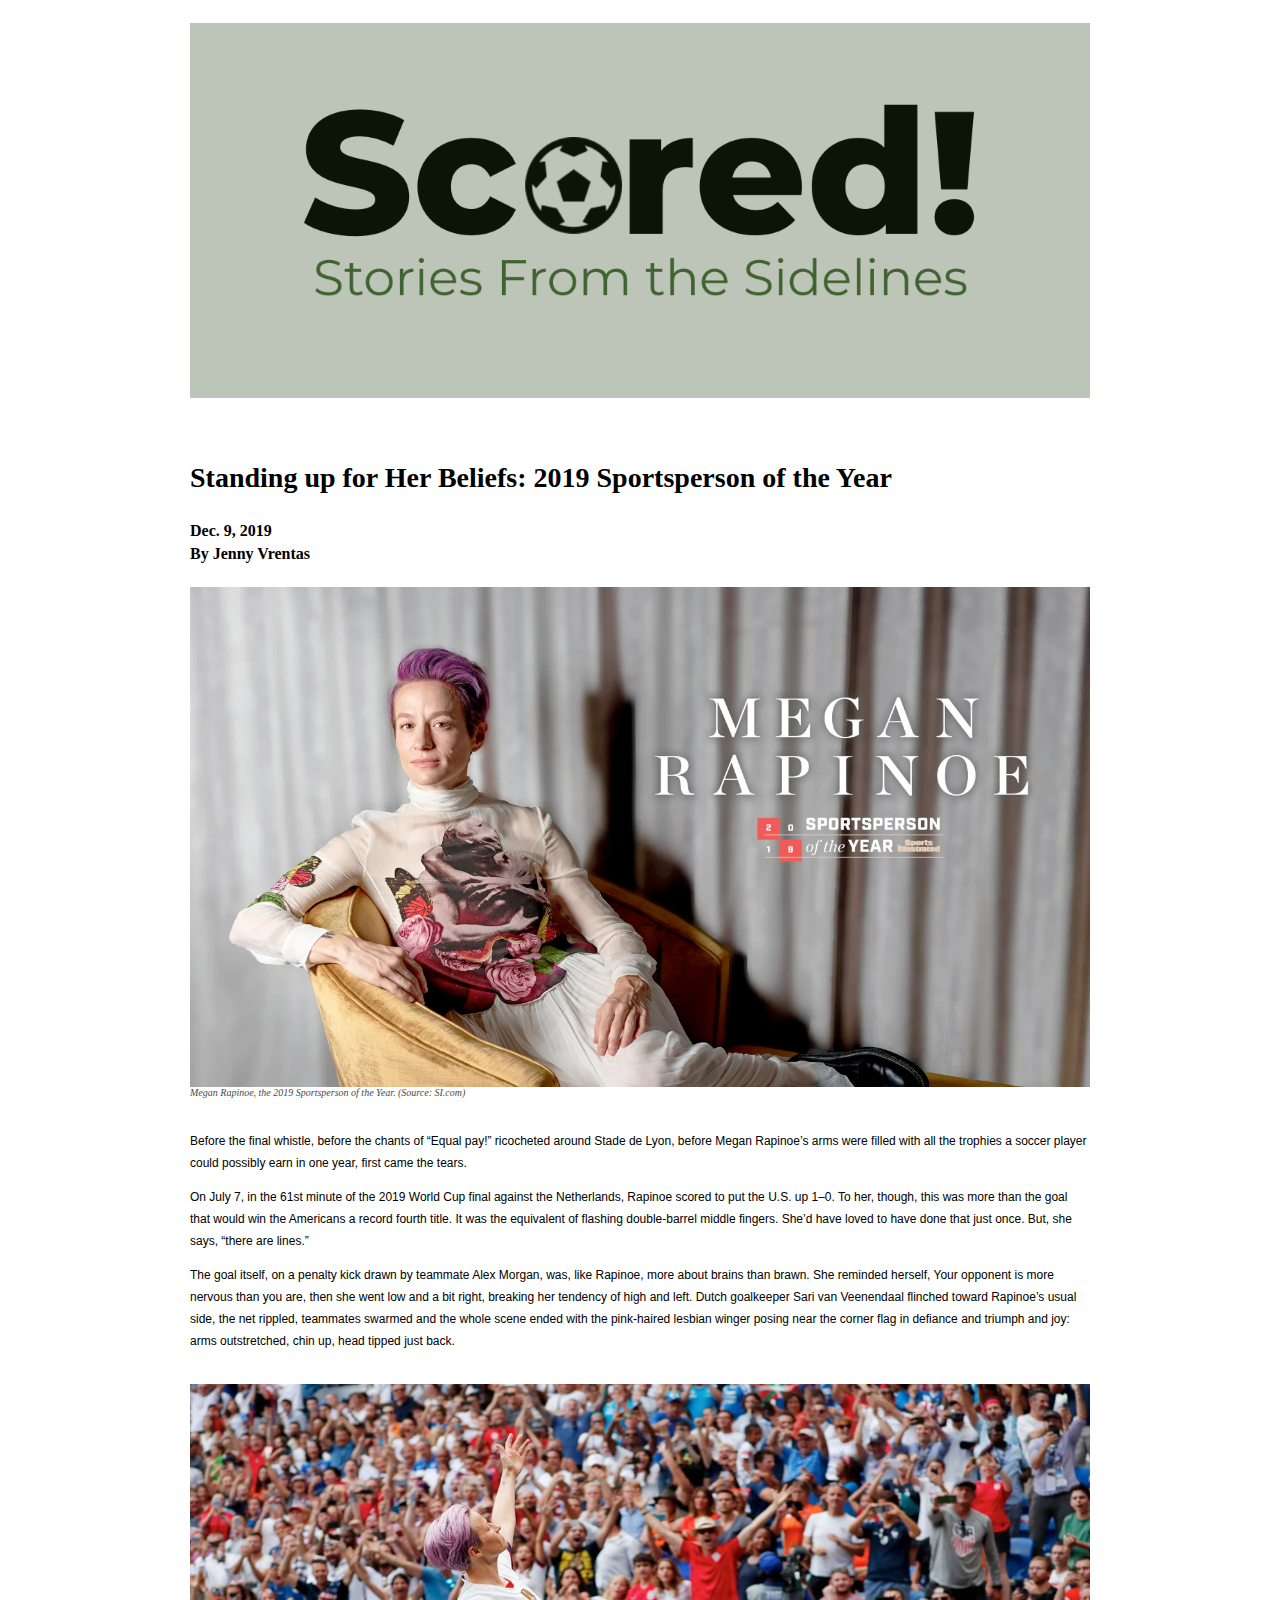
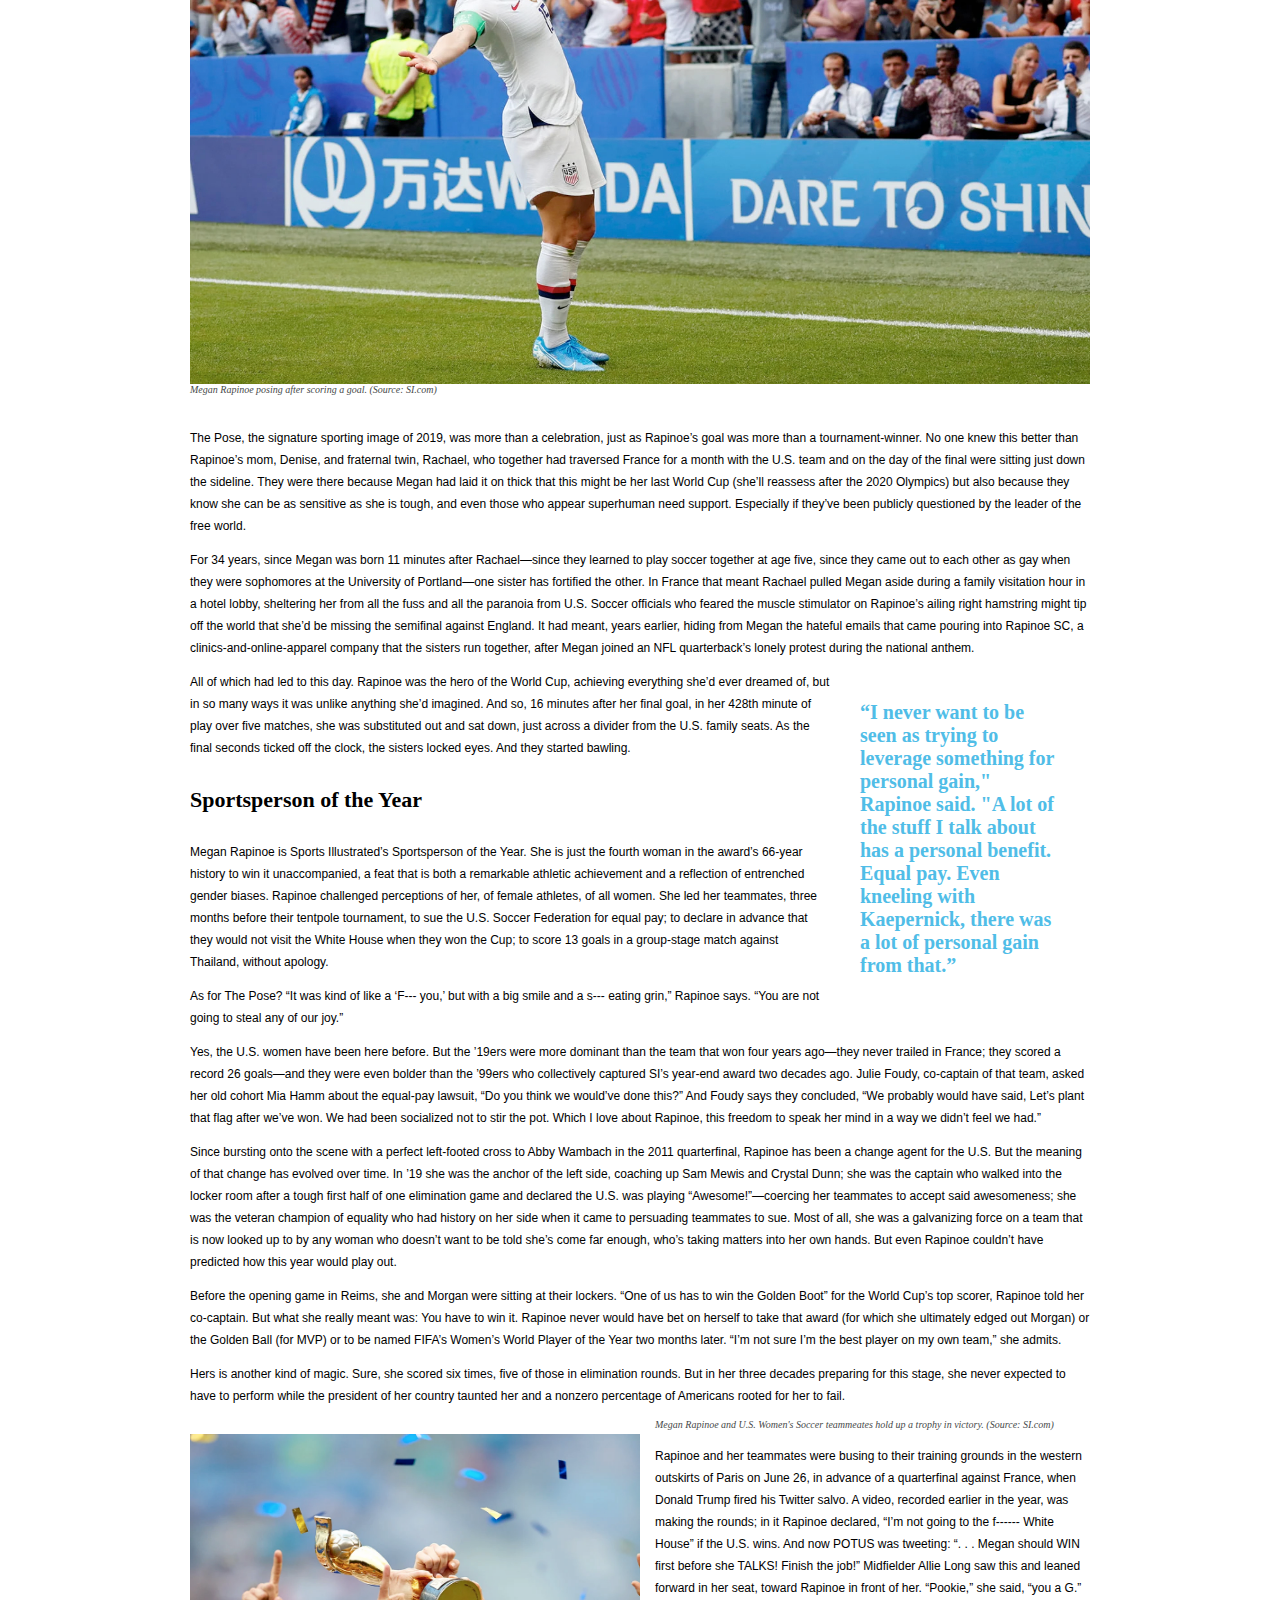
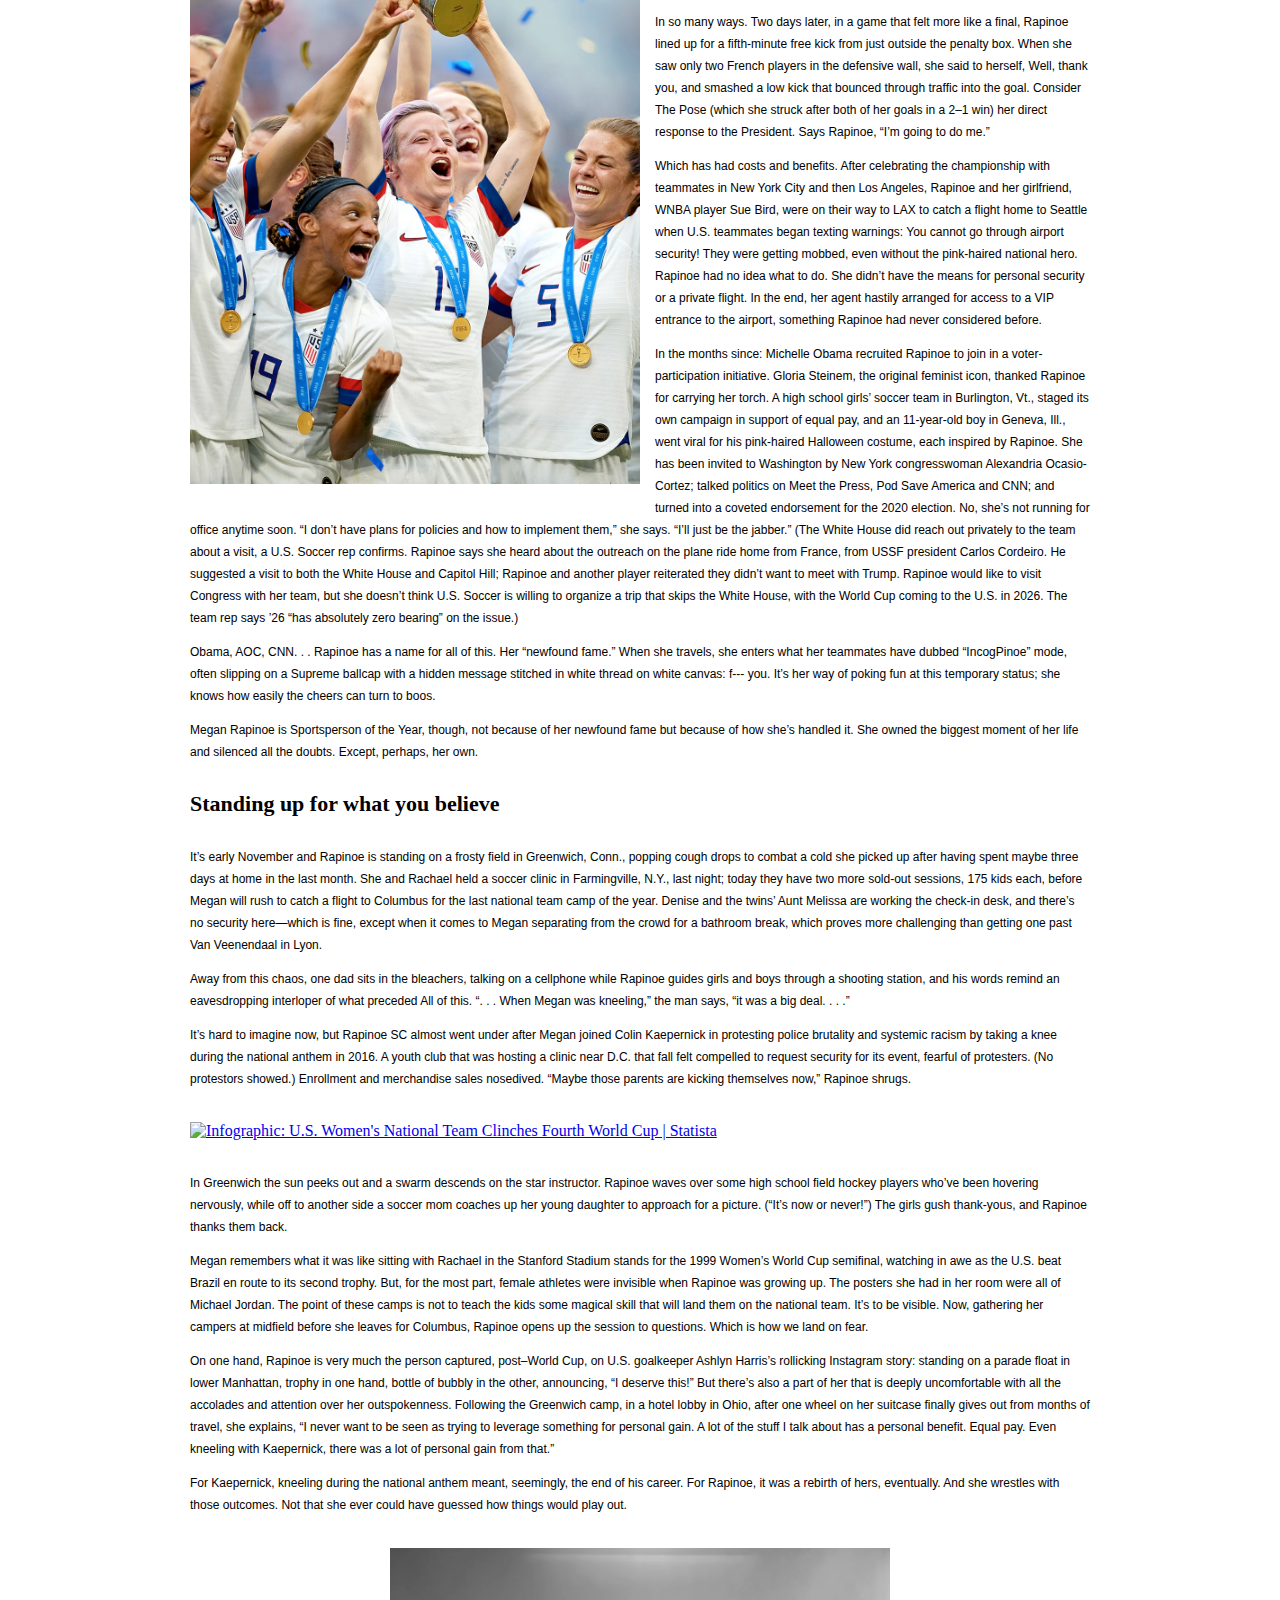
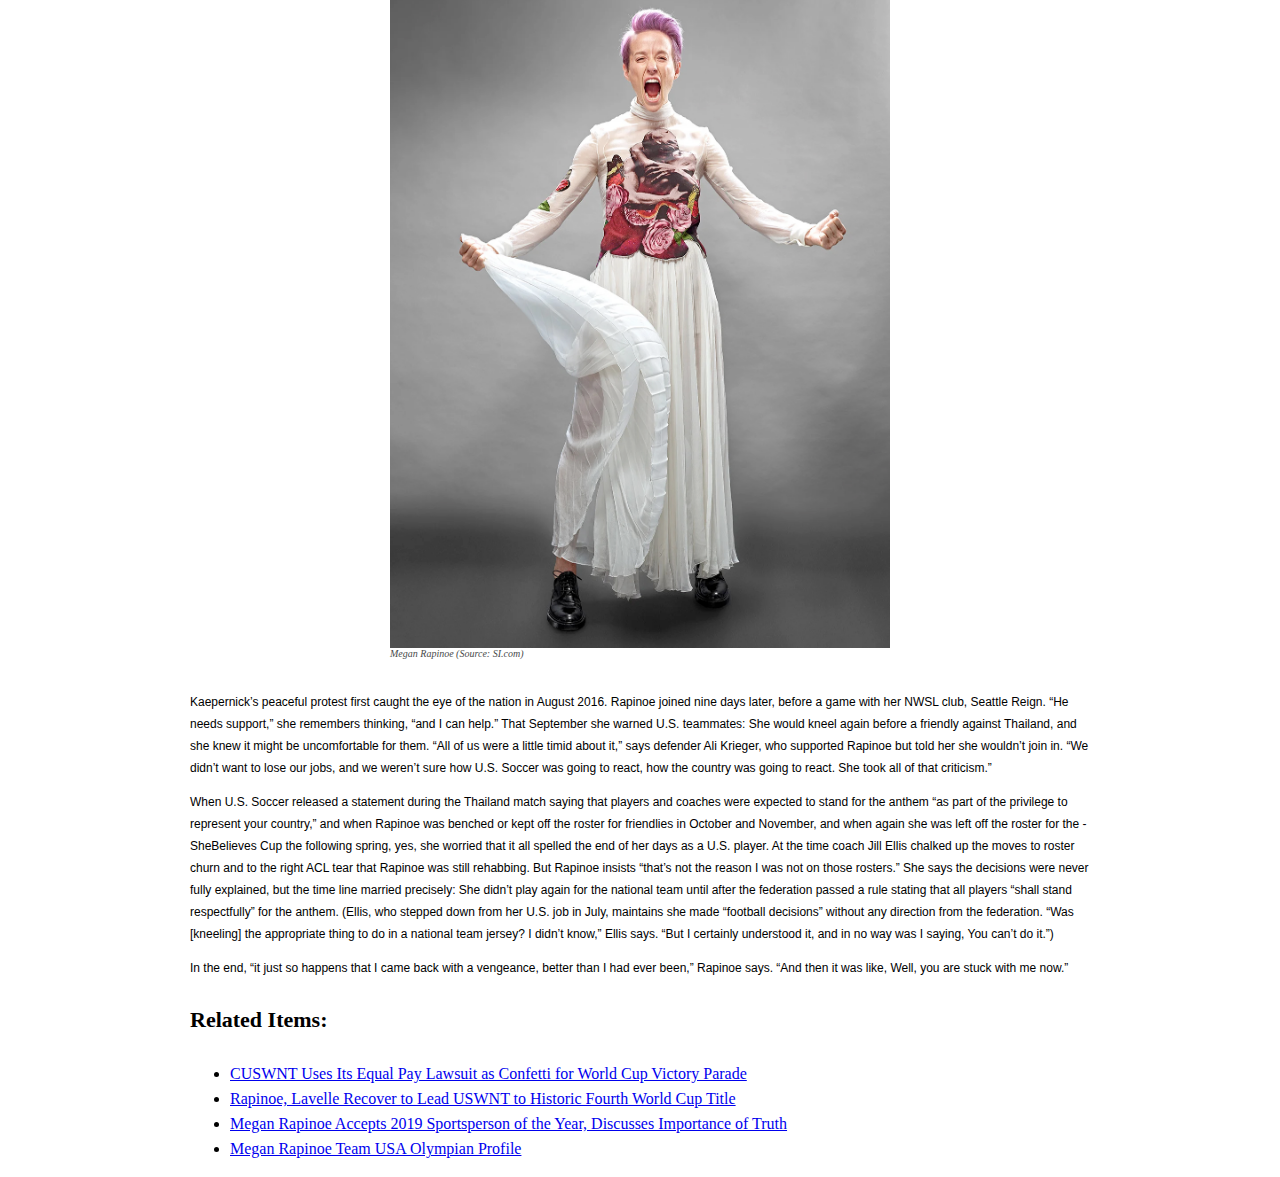
==== commit 2d56639d: "styling, design added" ====
--- a/midterm/index.html
+++ b/midterm/index.html
@@ -9,32 +9,36 @@
 
     <div id="content">
 
-    <h1>Headline</h1>
+<div class="masthead">
+  <img src="images/Midterm Masthead.png" alt="publication masthead" width="100%"></img>
+</div>
+
+    <h1>Standing up for Her Beliefs: 2019 Sportsperson of the Year</h1>
 
     <div id="byline">
       <h4>Dec. 9, 2019</h4>
       <h4>By Jenny Vrentas</h4>
     </div>
 
-  <img src="images/rapinoe1.jpg" alt="Megan Rapinoe sitting on chair" width="900" height="500">
+  <img src="images/rapinoe1.jpg" alt="Megan Rapinoe sitting on chair" width="900px" height="500">
     <div id="caption">
       <caption>Megan Rapinoe, the 2019 Sportsperson of the Year. (Source: SI.com)</caption>
     </div>
   </img>
 
-    <p>Before the final whistle, before the chants of “Equal pay!” ricocheted around Stade de Lyon, before Megan Rapinoe’s arms were filled with all the trophies a soccer player could possibly earn in one year, first came the tears.</p>
+    <p class="whitespacetop">Before the final whistle, before the chants of “Equal pay!” ricocheted around Stade de Lyon, before Megan Rapinoe’s arms were filled with all the trophies a soccer player could possibly earn in one year, first came the tears.</p>
 
     <p>On July 7, in the 61st minute of the 2019 World Cup final against the Netherlands, Rapinoe scored to put the U.S. up 1–0. To her, though, this was more than the goal that would win the Americans a record fourth title. It was the equivalent of flashing double-barrel middle fingers. She’d have loved to have done that just once. But, she says, “there are lines.”</p>
 
-    <p>The goal itself, on a penalty kick drawn by teammate Alex Morgan, was, like Rapinoe, more about brains than brawn. She reminded herself, Your opponent is more nervous than you are, then she went low and a bit right, breaking her tendency of high and left. Dutch goalkeeper Sari van Veenendaal flinched toward Rapinoe’s usual side, the net rippled, teammates swarmed and the whole scene ended with the pink-haired lesbian winger posing near the corner flag in defiance and triumph and joy: arms outstretched, chin up, head tipped just back.</p>
+    <p class="whitespacebottom">The goal itself, on a penalty kick drawn by teammate Alex Morgan, was, like Rapinoe, more about brains than brawn. She reminded herself, Your opponent is more nervous than you are, then she went low and a bit right, breaking her tendency of high and left. Dutch goalkeeper Sari van Veenendaal flinched toward Rapinoe’s usual side, the net rippled, teammates swarmed and the whole scene ended with the pink-haired lesbian winger posing near the corner flag in defiance and triumph and joy: arms outstretched, chin up, head tipped just back.</p>
 
-  <img src="images/rapinoe2.jpg" alt="Megan Rapinoe posing on soccer field" width="800" height="600">
+  <img src="images/rapinoe2.jpg" alt="Megan Rapinoe posing on soccer field" width="900" height="600">
     <div id="caption">
-      <caption>Megan Rapinoe posing after scoring a goal on a pentaly kick. (Source: SI.com)</caption>
+      <caption>Megan Rapinoe posing after scoring a goal. (Source: SI.com)</caption>
     </div>
   </img>
 
-    <p>The Pose, the signature sporting image of 2019, was more than a celebration, just as Rapinoe’s goal was more than a tournament-winner. No one knew this better than Rapinoe’s mom, Denise, and fraternal twin, Rachael, who together had traversed France for a month with the U.S. team and on the day of the final were sitting just down the sideline. They were there because Megan had laid it on thick that this might be her last World Cup (she’ll reassess after the 2020 Olympics) but also because they know she can be as sensitive as she is tough, and even those who appear superhuman need support. Especially if they’ve been publicly questioned by the leader of the free world.</p>
+    <p class="whitespacetop">The Pose, the signature sporting image of 2019, was more than a celebration, just as Rapinoe’s goal was more than a tournament-winner. No one knew this better than Rapinoe’s mom, Denise, and fraternal twin, Rachael, who together had traversed France for a month with the U.S. team and on the day of the final were sitting just down the sideline. They were there because Megan had laid it on thick that this might be her last World Cup (she’ll reassess after the 2020 Olympics) but also because they know she can be as sensitive as she is tough, and even those who appear superhuman need support. Especially if they’ve been publicly questioned by the leader of the free world.</p>
 
     <p>For 34 years, since Megan was born 11 minutes after Rachael—since they learned to play soccer together at age five, since they came out to each other as gay when they were sophomores at the University of Portland—one sister has fortified the other. In France that meant Rachael pulled Megan aside during a family visitation hour in a hotel lobby, sheltering her from all the fuss and all the paranoia from U.S. Soccer officials who feared the muscle stimulator on Rapinoe’s ailing right hamstring might tip off the world that she’d be missing the semifinal against England. It had meant, years earlier, hiding from Megan the hateful emails that came pouring into Rapinoe SC, a clinics-and-online-apparel company that the sisters run together, after Megan joined an NFL quarterback’s lonely protest during the national anthem.</p>
 
@@ -58,14 +62,13 @@
 
     <p>Hers is another kind of magic. Sure, she scored six times, five of those in elimination rounds. But in her three decades preparing for this stage, she never expected to have to perform while the president of her country taunted her and a nonzero percentage of Americans rooted for her to fail.</p>
 
-
-  <img src="images/rapinoe4.jpg" alt="Megan Rapinoe and teammates hold trophy" width="450" height="650">
-    <div id="caption">
-      <caption>Megan Rapinoe and her teammates on the U.S. Women's Soccer team hold up a trophy in victory. (Source: SI.com)</caption>
+  <img src="images/rapinoe4.jpg" class="trophy" alt="Megan Rapinoe and teammates hold trophy" width="450" height="650">
+    <div id="caption" class="trophycap">
+      <caption>Megan Rapinoe and U.S. Women's Soccer teammeates hold up a trophy in victory. (Source: SI.com)</caption>
     </div>
   </img>
 
-    <p>Rapinoe and her teammates were busing to their training grounds in the western outskirts of Paris on June 26, in advance of a quarterfinal against France, when Donald Trump fired his Twitter salvo. A video, recorded earlier in the year, was making the rounds; in it Rapinoe declared, “I’m not going to the f------ White House” if the U.S. wins. And now POTUS was tweeting: “. . . Megan should WIN first before she TALKS! Finish the job!” Midfielder Allie Long saw this and leaned forward in her seat, toward Rapinoe in front of her. “Pookie,” she said, “you a G.”</p>
+    <p class="whitespacetop">Rapinoe and her teammates were busing to their training grounds in the western outskirts of Paris on June 26, in advance of a quarterfinal against France, when Donald Trump fired his Twitter salvo. A video, recorded earlier in the year, was making the rounds; in it Rapinoe declared, “I’m not going to the f------ White House” if the U.S. wins. And now POTUS was tweeting: “. . . Megan should WIN first before she TALKS! Finish the job!” Midfielder Allie Long saw this and leaned forward in her seat, toward Rapinoe in front of her. “Pookie,” she said, “you a G.”</p>
 
     <p>In so many ways. Two days later, in a game that felt more like a final, Rapinoe lined up for a fifth-minute free kick from just outside the penalty box. When she saw only two French players in the defensive wall, she said to herself, Well, thank you, and smashed a low kick that bounced through traffic into the goal. Consider The Pose (which she struck after both of her goals in a 2–1 win) her direct response to the President. Says Rapinoe, “I’m going to do me.”</p>
 
@@ -77,6 +80,14 @@
 
     <p>Megan Rapinoe is Sportsperson of the Year, though, not because of her newfound fame but because of how she’s handled it. She owned the biggest moment of her life and silenced all the doubts. Except, perhaps, her own.</p>
 
+    <h2>Standing up for what you believe</h2>
+
+    <p>It’s early November and Rapinoe is standing on a frosty field in Greenwich, Conn., popping cough drops to combat a cold she picked up after having spent maybe three days at home in the last month. She and Rachael held a soccer clinic in Farming­ville, N.Y., last night; today they have two more sold-out sessions, 175 kids each, before Megan will rush to catch a flight to Columbus for the last national team camp of the year. Denise and the twins’ Aunt Melissa are working the check-in desk, and there’s no security here—which is fine, except when it comes to Megan separating from the crowd for a bathroom break, which proves more challenging than getting one past Van Veenendaal in Lyon.</p>
+
+    <p>Away from this chaos, one dad sits in the bleachers, talking on a cellphone while Rapinoe guides girls and boys through a shooting station, and his words remind an eavesdropping interloper of what preceded All of this. “. . . When Megan was kneeling,” the man says, “it was a big deal. . . .”</p>
+
+    <p class="whitespacebottom">It’s hard to imagine now, but Rapinoe SC almost went under after Megan joined Colin Kaepernick in protesting police brutality and systemic racism by taking a knee during the national anthem in 2016. A youth club that was hosting a clinic near D.C. that fall felt compelled to request security for its event, fearful of protesters. (No protestors showed.) Enrollment and merchandise sales nosedived. “Maybe those parents are kicking themselves now,” Rapinoe shrugs.</p>
+
   <a href="https://www.statista.com/chart/18617/womens-world-cup-historical-results/"
   title="Infographic: U.S. Women's National Team Clinches Fourth World Cup |
   Statista"><img src="https://cdn.statcdn.com/Infographic/images/normal/18617.jpeg"
@@ -84,29 +95,21 @@
   width="100%" height="auto" style="width: 100%; height: auto !important;
   max-width:960px;-ms-interpolation-mode: bicubic;"/></a>
 
-    <h2>Standing up for what you believe</h2>
-
-    <p>It’s early November and Rapinoe is standing on a frosty field in Greenwich, Conn., popping cough drops to combat a cold she picked up after having spent maybe three days at home in the last month. She and Rachael held a soccer clinic in Farming­ville, N.Y., last night; today they have two more sold-out sessions, 175 kids each, before Megan will rush to catch a flight to Columbus for the last national team camp of the year. Denise and the twins’ Aunt Melissa are working the check-in desk, and there’s no security here—which is fine, except when it comes to Megan separating from the crowd for a bathroom break, which proves more challenging than getting one past Van Veenendaal in Lyon.</p>
-
-    <p>Away from this chaos, one dad sits in the bleachers, talking on a cellphone while Rapinoe guides girls and boys through a shooting station, and his words remind an eavesdropping interloper of what preceded All of this. “. . . When Megan was kneeling,” the man says, “it was a big deal. . . .”</p>
-
-    <p>It’s hard to imagine now, but Rapinoe SC almost went under after Megan joined Colin Kaepernick in protesting police brutality and systemic racism by taking a knee during the national anthem in 2016. A youth club that was hosting a clinic near D.C. that fall felt compelled to request security for its event, fearful of protesters. (No protestors showed.) Enrollment and merchandise sales nosedived. “Maybe those parents are kicking themselves now,” Rapinoe shrugs.</p>
-
-    <p>In Greenwich the sun peeks out and a swarm descends on the star instructor. Rapinoe waves over some high school field hockey players who’ve been hovering nervously, while off to another side a soccer mom coaches up her young daughter to approach for a picture. (“It’s now or never!”) The girls gush thank-yous, and Rapinoe thanks them back.</p>
+    <p class="whitespacetop">In Greenwich the sun peeks out and a swarm descends on the star instructor. Rapinoe waves over some high school field hockey players who’ve been hovering nervously, while off to another side a soccer mom coaches up her young daughter to approach for a picture. (“It’s now or never!”) The girls gush thank-yous, and Rapinoe thanks them back.</p>
 
     <p>Megan remembers what it was like sitting with Rachael in the Stanford Stadium stands for the 1999 Women’s World Cup semifinal, watching in awe as the U.S. beat Brazil en route to its second trophy. But, for the most part, female athletes were invisible when Rapinoe was growing up. The posters she had in her room were all of Michael Jordan. The point of these camps is not to teach the kids some magical skill that will land them on the national team. It’s to be visible. Now, gathering her campers at midfield before she leaves for Columbus, Rapinoe opens up the session to questions. Which is how we land on fear.</p>
 
     <p>On one hand, Rapinoe is very much the person captured, post–World Cup, on U.S. goalkeeper Ashlyn Harris’s rollicking Instagram story: standing on a parade float in lower Manhattan, trophy in one hand, bottle of bubbly in the other, announcing, “I deserve this!” But there’s also a part of her that is deeply uncomfortable with all the accolades and attention over her outspokenness. Following the Greenwich camp, in a hotel lobby in Ohio, after one wheel on her suitcase finally gives out from months of travel, she explains, “I never want to be seen as trying to leverage something for personal gain. A lot of the stuff I talk about has a personal benefit. Equal pay. Even kneeling with Kaepernick, there was a lot of personal gain from that.”</p>
 
+    <p class="whitespacebottom">For Kaepernick, kneeling during the national anthem meant, seemingly, the end of his career. For Rapinoe, it was a rebirth of hers, eventually. And she wrestles with those outcomes. Not that she ever could have guessed how things would play out.</p>
+
   <img src="images/rapinoe8.jpg" alt="Megan Rapinoe holds her arms out and yells" width="500" height="700">
-    <div id="caption">
+    <div id="caption" class="lastcaption">
       <caption>Megan Rapinoe (Source: SI.com)</caption>
     </div>
   </img>
 
-    <p>For Kaepernick, kneeling during the national anthem meant, seemingly, the end of his career. For Rapinoe, it was a rebirth of hers, eventually. And she wrestles with those outcomes. Not that she ever could have guessed how things would play out.</p>
-
-    <p>Kaepernick’s peaceful protest first caught the eye of the nation in August 2016. Rapinoe joined nine days later, before a game with her NWSL club, Seattle Reign. “He needs support,” she remembers thinking, “and I can help.” That September she warned U.S. teammates: She would kneel again before a friendly against Thailand, and she knew it might be uncomfortable for them. “All of us were a little timid about it,” says defender Ali Krieger, who supported Rapinoe but told her she wouldn’t join in. “We didn’t want to lose our jobs, and we weren’t sure how U.S. Soccer was going to react, how the country was going to react. She took all of that criticism.”</p>
+    <p class="whitespacetop">Kaepernick’s peaceful protest first caught the eye of the nation in August 2016. Rapinoe joined nine days later, before a game with her NWSL club, Seattle Reign. “He needs support,” she remembers thinking, “and I can help.” That September she warned U.S. teammates: She would kneel again before a friendly against Thailand, and she knew it might be uncomfortable for them. “All of us were a little timid about it,” says defender Ali Krieger, who supported Rapinoe but told her she wouldn’t join in. “We didn’t want to lose our jobs, and we weren’t sure how U.S. Soccer was going to react, how the country was going to react. She took all of that criticism.”</p>
 
     <p>When U.S. Soccer released a statement during the Thailand match saying that players and coaches were expected to stand for the anthem “as part of the privilege to represent your country,” and when Rapinoe was benched or kept off the roster for friendlies in October and November, and when again she was left off the roster for the ­SheBelieves Cup the following spring, yes, she worried that it all spelled the end of her days as a U.S. player. At the time coach Jill Ellis chalked up the moves to roster churn and to the right ACL tear that Rapinoe was still rehabbing. But Rapinoe insists “that’s not the reason I was not on those rosters.” She says the decisions were never fully explained, but the time line married precisely: She didn’t play again for the national team until after the federation passed a rule stating that all players “shall stand respectfully” for the anthem. (Ellis, who stepped down from her U.S. job in July, maintains she made “football decisions” without any direction from the federation. “Was [kneeling] the appropriate thing to do in a national team jersey? I didn’t know,” Ellis says. “But I certainly understood it, and in no way was I saying, You can’t do it.”)</p>
 
@@ -121,6 +124,11 @@
 
       <li><a href="https://www.si.com/soccer/2019/07/07/usa-womens-world-cup-title-netherlands-rapinoe-lavelle-uswnt" target="new">Rapinoe, Lavelle Recover to Lead USWNT to Historic Fourth World Cup Title</a></li>
 
+      <li><a href="https://www.si.com/sportsperson/2019/12/10/megan-rapinoe-sportsperson-of-the-year" target="new">Megan Rapinoe Accepts 2019 Sportsperson of the Year, Discusses Importance of Truth</a></li>
+
+      <li><a href="https://www.teamusa.org/us-soccer/athletes/megan-rapinoe" target="new">Megan Rapinoe Team USA Olympian Profile</a></li>
+    </ul>
+
 
 
   </div>
--- a/midterm/stylesheet.css
+++ b/midterm/stylesheet.css
@@ -1,21 +1,27 @@
 h1 {
   font-family: Georgia;
-  font-size: 25px;
+  font-size: 28px;
+  padding-top: 20px;
+  padding-bottom: 15px;
 }
 
 h2 {
   font-family: Georgia;
-  font-size: 20px;
+  font-size: 22px;
+  padding-top: 10px;
+  padding-bottom: 10px;
 }
 
 p {
   font-family: Helvetica, Arial, sans-serif;
   font-size: 12px;
+  line-height: 22px;
 }
 
 #content {
 width: 900px;
 margin: 0 auto;
+
 }
 
 img {
@@ -30,10 +36,12 @@
   font-family: Georgia;
   font-size: 10px;
   font-style: italic;
+  color: #484A4A;
 }
 
 #byline {
   line-height: 2px;
+  padding-bottom: 10px;
 }
 
 
@@ -45,10 +53,44 @@
   float: right;
   width: 200px;
   font-weight: bold;
-  padding: 15px;
-  margin: 25px;
+  padding: 10px;
+  margin: 20px;
   font-size: 20px;
   text-align: left;
-  color: #50BDE7 ;
+  color: #50BDE7;
   font-family: Georgia;
 }
+
+.masthead {
+  padding-bottom: 25px;
+  padding-top: 15px;
+  margin; auto;
+  width: 100%;
+}
+
+.trophy {
+  float: left;
+  padding: 15px 15px 15px 0;
+}
+
+.trophycap {
+  float: left;
+  padding-right: 18px;
+  padding-bottom: 15px;
+}
+
+.lastcaption {
+  padding-left: 200px;
+}
+
+.whitespacetop {
+  padding-top: 20px;
+}
+
+.whitespacebottom {
+  padding-bottom: 20px;
+}
+
+ul {
+  line-height: 25px;
+}
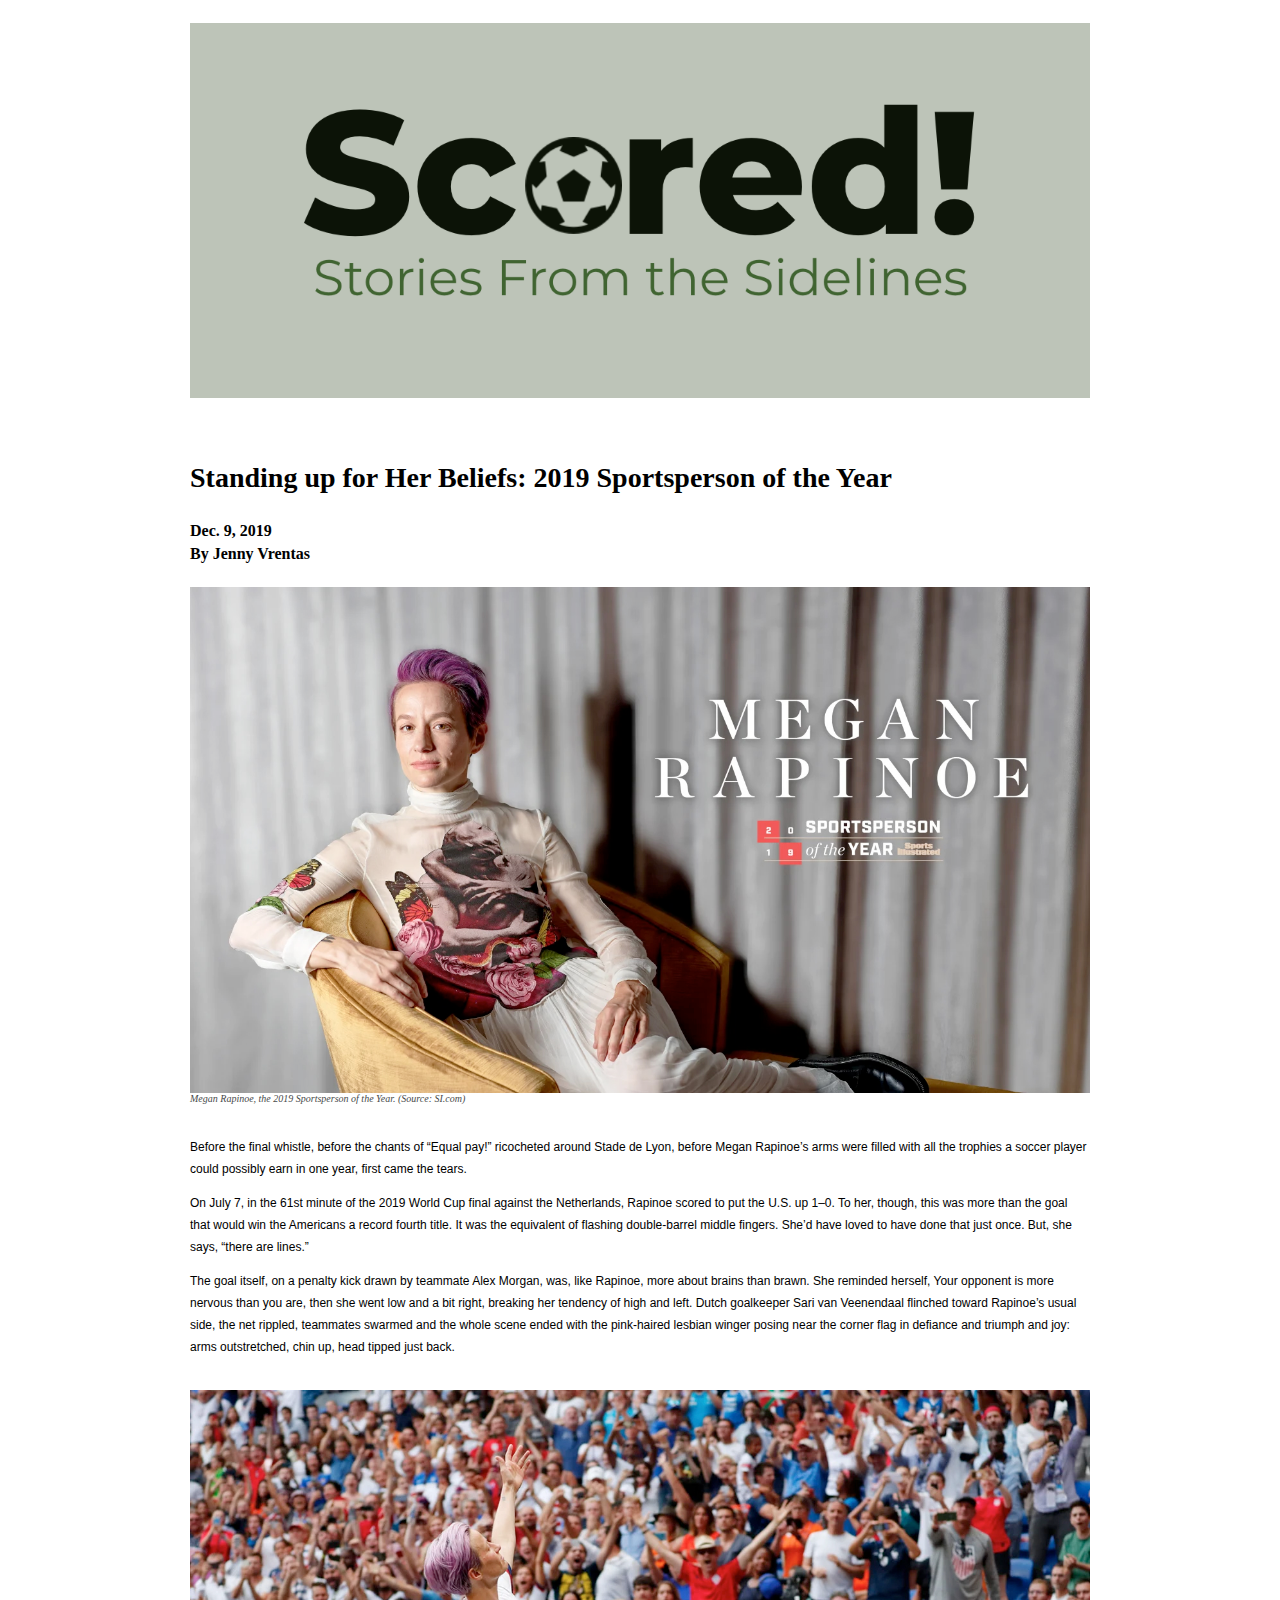
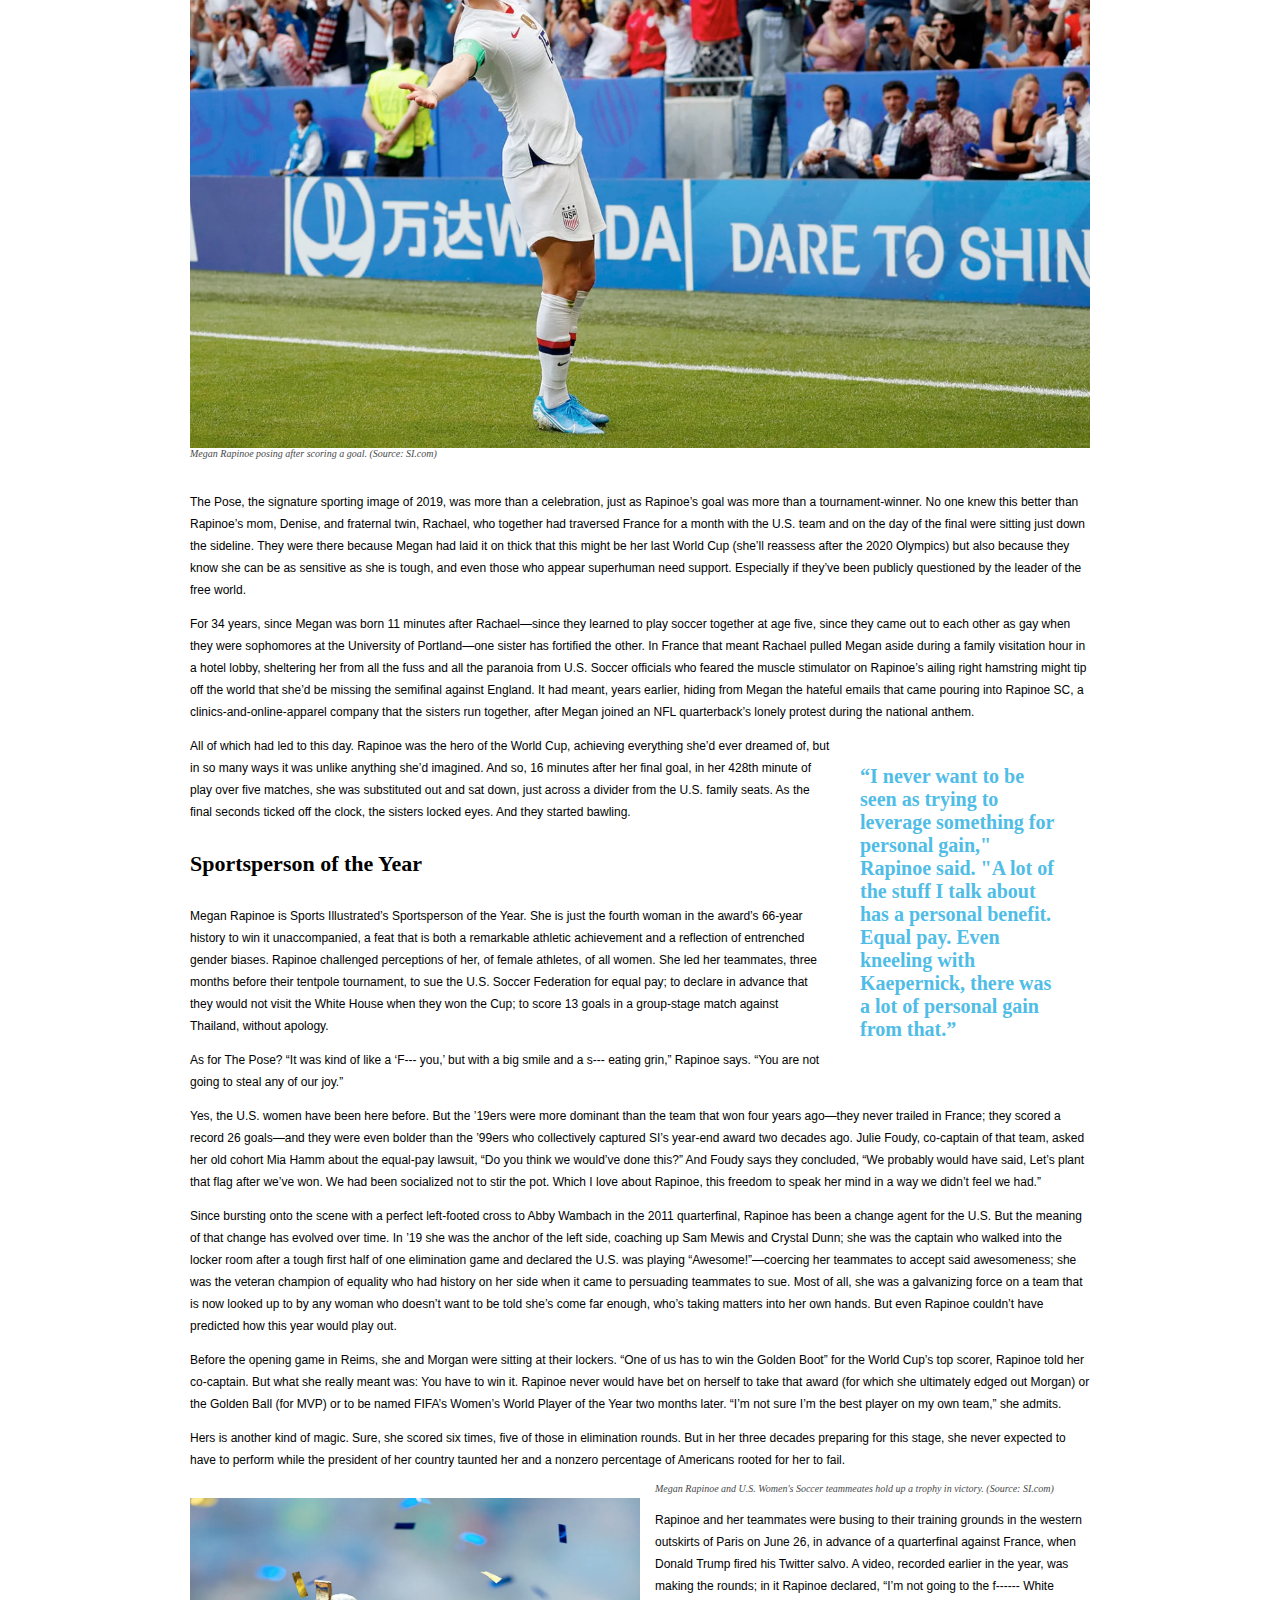
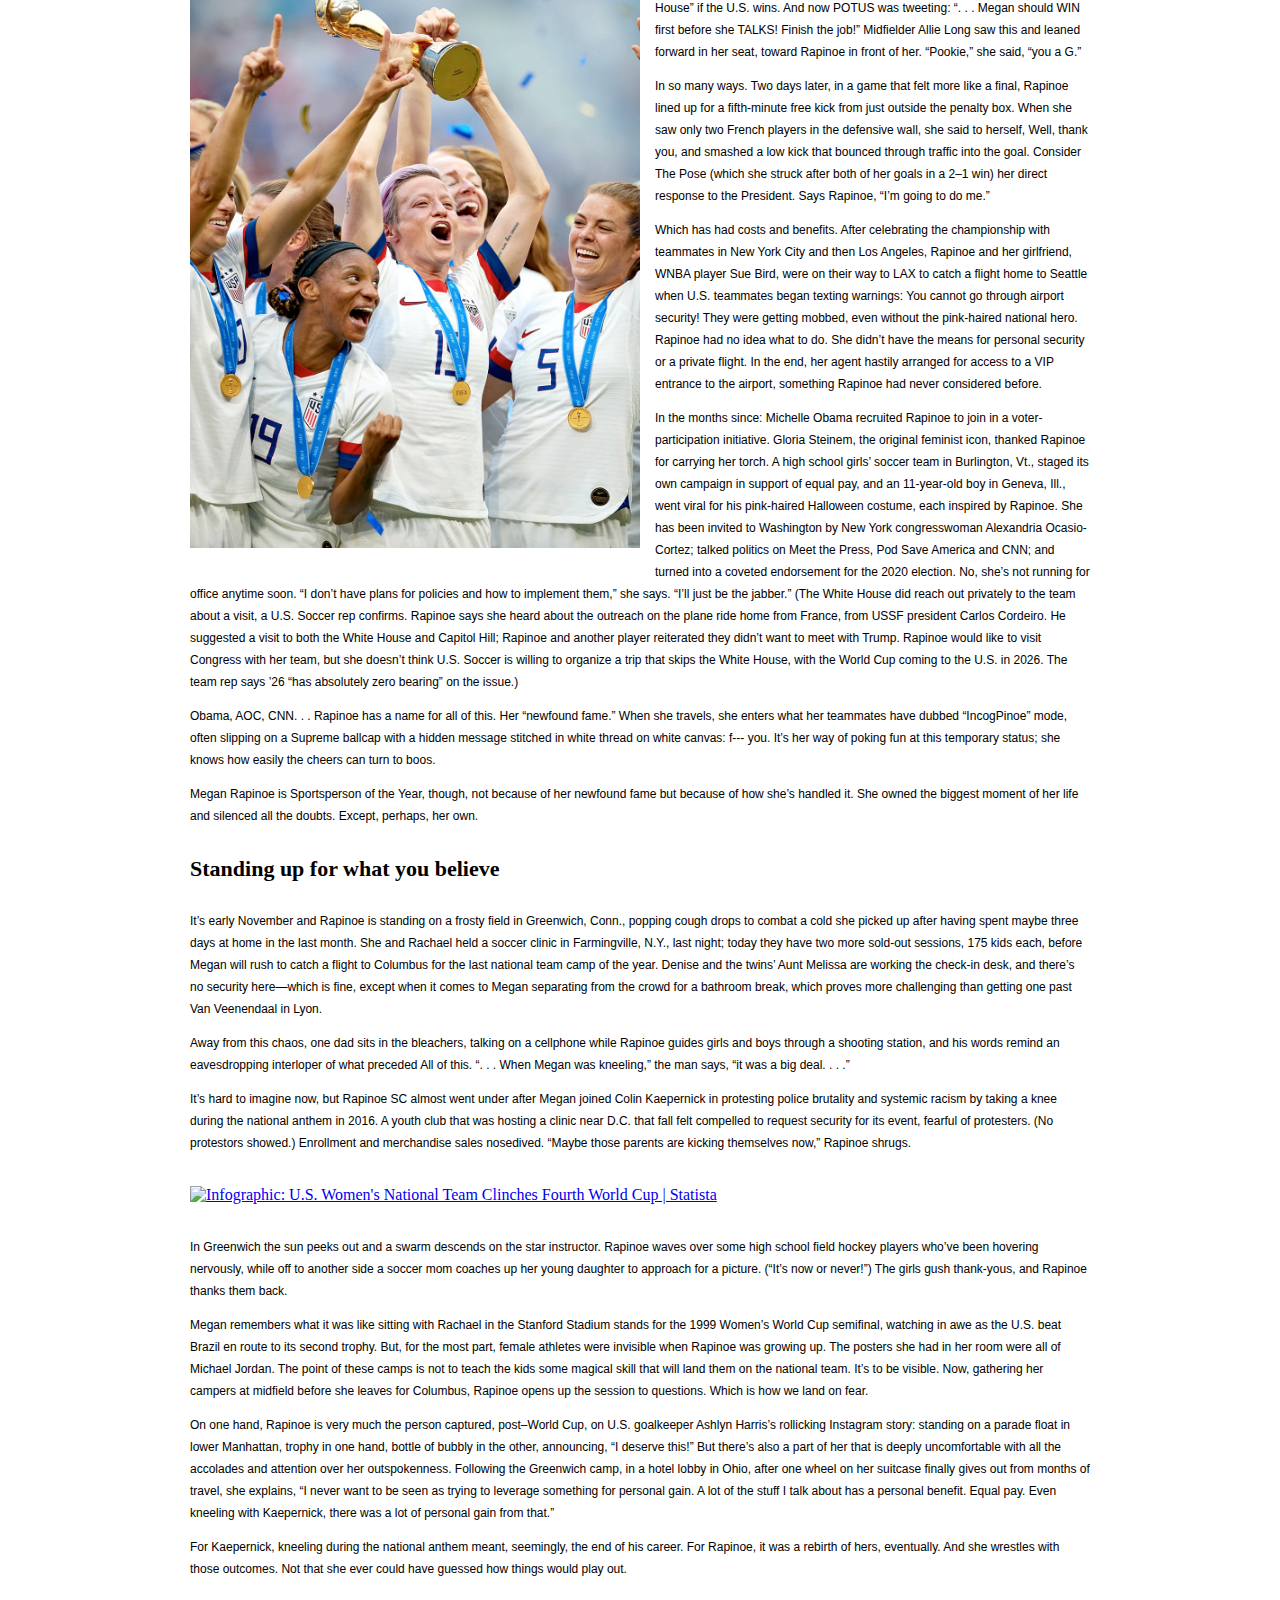
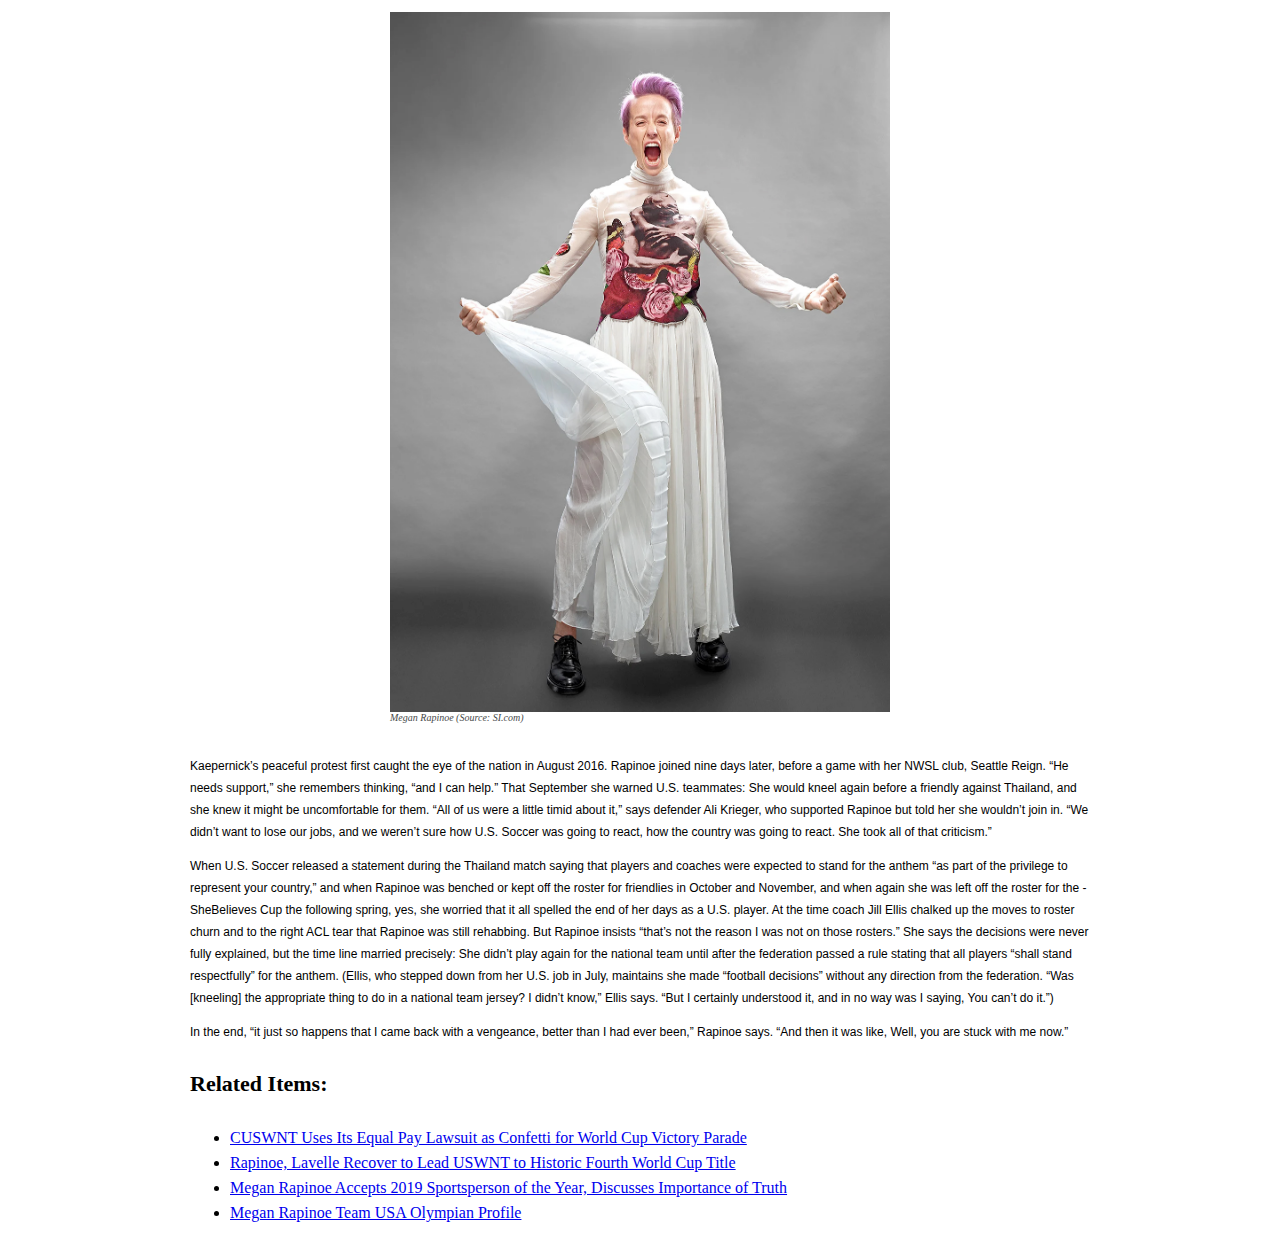
==== commit e002ae12: "media query added" ====
--- a/midterm/index.html
+++ b/midterm/index.html
@@ -3,7 +3,7 @@
   <head>
     <title>2019 Sportsperson of the Year</title>
     <link rel="stylesheet" type="text/css" href="stylesheet.css">
-  <head>
+  </head>
 
   <body>
 
@@ -13,16 +13,17 @@
   <img src="images/Midterm Masthead.png" alt="publication masthead" width="100%"></img>
 </div>
 
-    <h1>Standing up for Her Beliefs: 2019 Sportsperson of the Year</h1>
+  <h1>Standing up for Her Beliefs: 2019 Sportsperson of the Year</h1>
 
     <div id="byline">
       <h4>Dec. 9, 2019</h4>
       <h4>By Jenny Vrentas</h4>
     </div>
 
-  <img src="images/rapinoe1.jpg" alt="Megan Rapinoe sitting on chair" width="900px" height="500">
+  <img src="images/rapinoe1.jpg" alt="Megan Rapinoe sitting on chair" width="100%">
     <div id="caption">
-      <caption>Megan Rapinoe, the 2019 Sportsperson of the Year. (Source: SI.com)</caption>
+      <caption>Megan Rapinoe, the 2019 Sportsperson of the Year. (Source: SI.com)
+      </caption>
     </div>
   </img>
 
@@ -32,7 +33,7 @@
 
     <p class="whitespacebottom">The goal itself, on a penalty kick drawn by teammate Alex Morgan, was, like Rapinoe, more about brains than brawn. She reminded herself, Your opponent is more nervous than you are, then she went low and a bit right, breaking her tendency of high and left. Dutch goalkeeper Sari van Veenendaal flinched toward Rapinoe’s usual side, the net rippled, teammates swarmed and the whole scene ended with the pink-haired lesbian winger posing near the corner flag in defiance and triumph and joy: arms outstretched, chin up, head tipped just back.</p>
 
-  <img src="images/rapinoe2.jpg" alt="Megan Rapinoe posing on soccer field" width="900" height="600">
+  <img src="images/rapinoe2.jpg" alt="Megan Rapinoe posing on soccer field" width="100%">
     <div id="caption">
       <caption>Megan Rapinoe posing after scoring a goal. (Source: SI.com)</caption>
     </div>
@@ -48,7 +49,7 @@
 
     <p>All of which had led to this day. Rapinoe was the hero of the World Cup, achieving everything she’d ever dreamed of, but in so many ways it was unlike anything she’d imagined. And so, 16 minutes after her final goal, in her 428th minute of play over five matches, she was substituted out and sat down, just across a divider from the U.S. family seats. As the final seconds ticked off the clock, the sisters locked eyes. And they started bawling.</p>
 
-    <h2>Sportsperson of the Year</h2>
+  <h2>Sportsperson of the Year</h2>
 
     <p>Megan Rapinoe is Sports Illustrated’s Sportsperson of the Year. She is just the fourth woman in the award’s 66-year history to win it unaccompanied, a feat that is both a remarkable athletic achievement and a reflection of entrenched gender biases. Rapinoe challenged perceptions of her, of female athletes, of all women. She led her teammates, three months before their tentpole tournament, to sue the U.S. Soccer Federation for equal pay; to declare in advance that they would not visit the White House when they won the Cup; to score 13 goals in a group-stage match against Thailand, without apology.</p>
 
@@ -80,7 +81,7 @@
 
     <p>Megan Rapinoe is Sportsperson of the Year, though, not because of her newfound fame but because of how she’s handled it. She owned the biggest moment of her life and silenced all the doubts. Except, perhaps, her own.</p>
 
-    <h2>Standing up for what you believe</h2>
+  <h2>Standing up for what you believe</h2>
 
     <p>It’s early November and Rapinoe is standing on a frosty field in Greenwich, Conn., popping cough drops to combat a cold she picked up after having spent maybe three days at home in the last month. She and Rachael held a soccer clinic in Farming­ville, N.Y., last night; today they have two more sold-out sessions, 175 kids each, before Megan will rush to catch a flight to Columbus for the last national team camp of the year. Denise and the twins’ Aunt Melissa are working the check-in desk, and there’s no security here—which is fine, except when it comes to Megan separating from the crowd for a bathroom break, which proves more challenging than getting one past Van Veenendaal in Lyon.</p>
 
@@ -117,7 +118,7 @@
 
 <!--This is the end of the story where I put four related items. They are all links that open into new tabs becuase I used the target="new" code.-->
 
-    <h2>Related Items:</h2>
+  <h2>Related Items:</h2>
 
     <ul>
       <li><a href="https://www.si.com/soccer/2019/07/10/uswnt-womens-world-cup-victory-parade-lawsuit-confetti" target="new">CUSWNT Uses Its Equal Pay Lawsuit as Confetti for World Cup Victory Parade</a></li>
@@ -129,8 +130,6 @@
       <li><a href="https://www.teamusa.org/us-soccer/athletes/megan-rapinoe" target="new">Megan Rapinoe Team USA Olympian Profile</a></li>
     </ul>
 
-
-
   </div>
 
   </body>
--- a/midterm/stylesheet.css
+++ b/midterm/stylesheet.css
@@ -21,7 +21,7 @@
 #content {
 width: 900px;
 margin: 0 auto;
-
+column-count: 1;
 }
 
 img {
@@ -94,3 +94,19 @@
 ul {
   line-height: 25px;
 }
+
+@media only screen and (max-width: 900px) {
+  #content {
+    width: 500px;
+  }
+
+  img {
+    width: 100%;
+  }
+}
+
+@media only screen and (max-width: 600px) {
+  #content {
+    width: 400px;
+  }
+}
